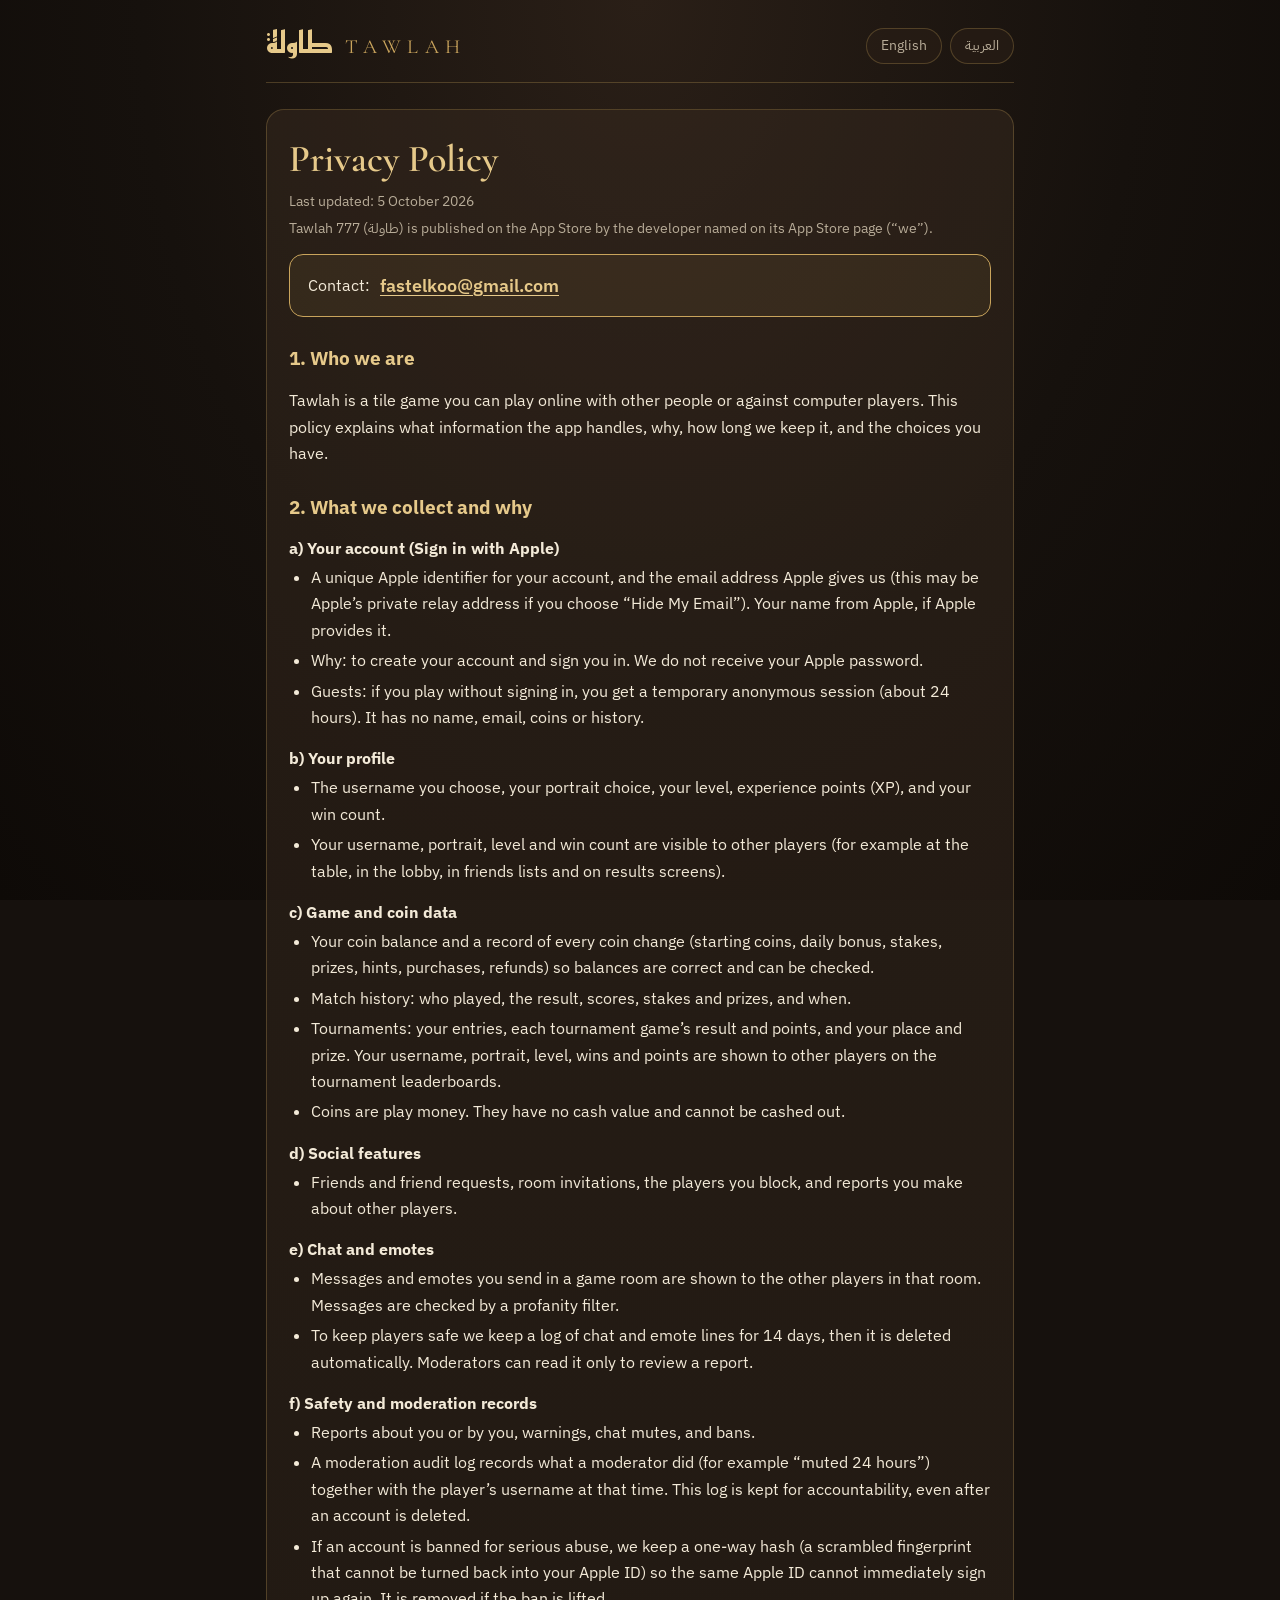
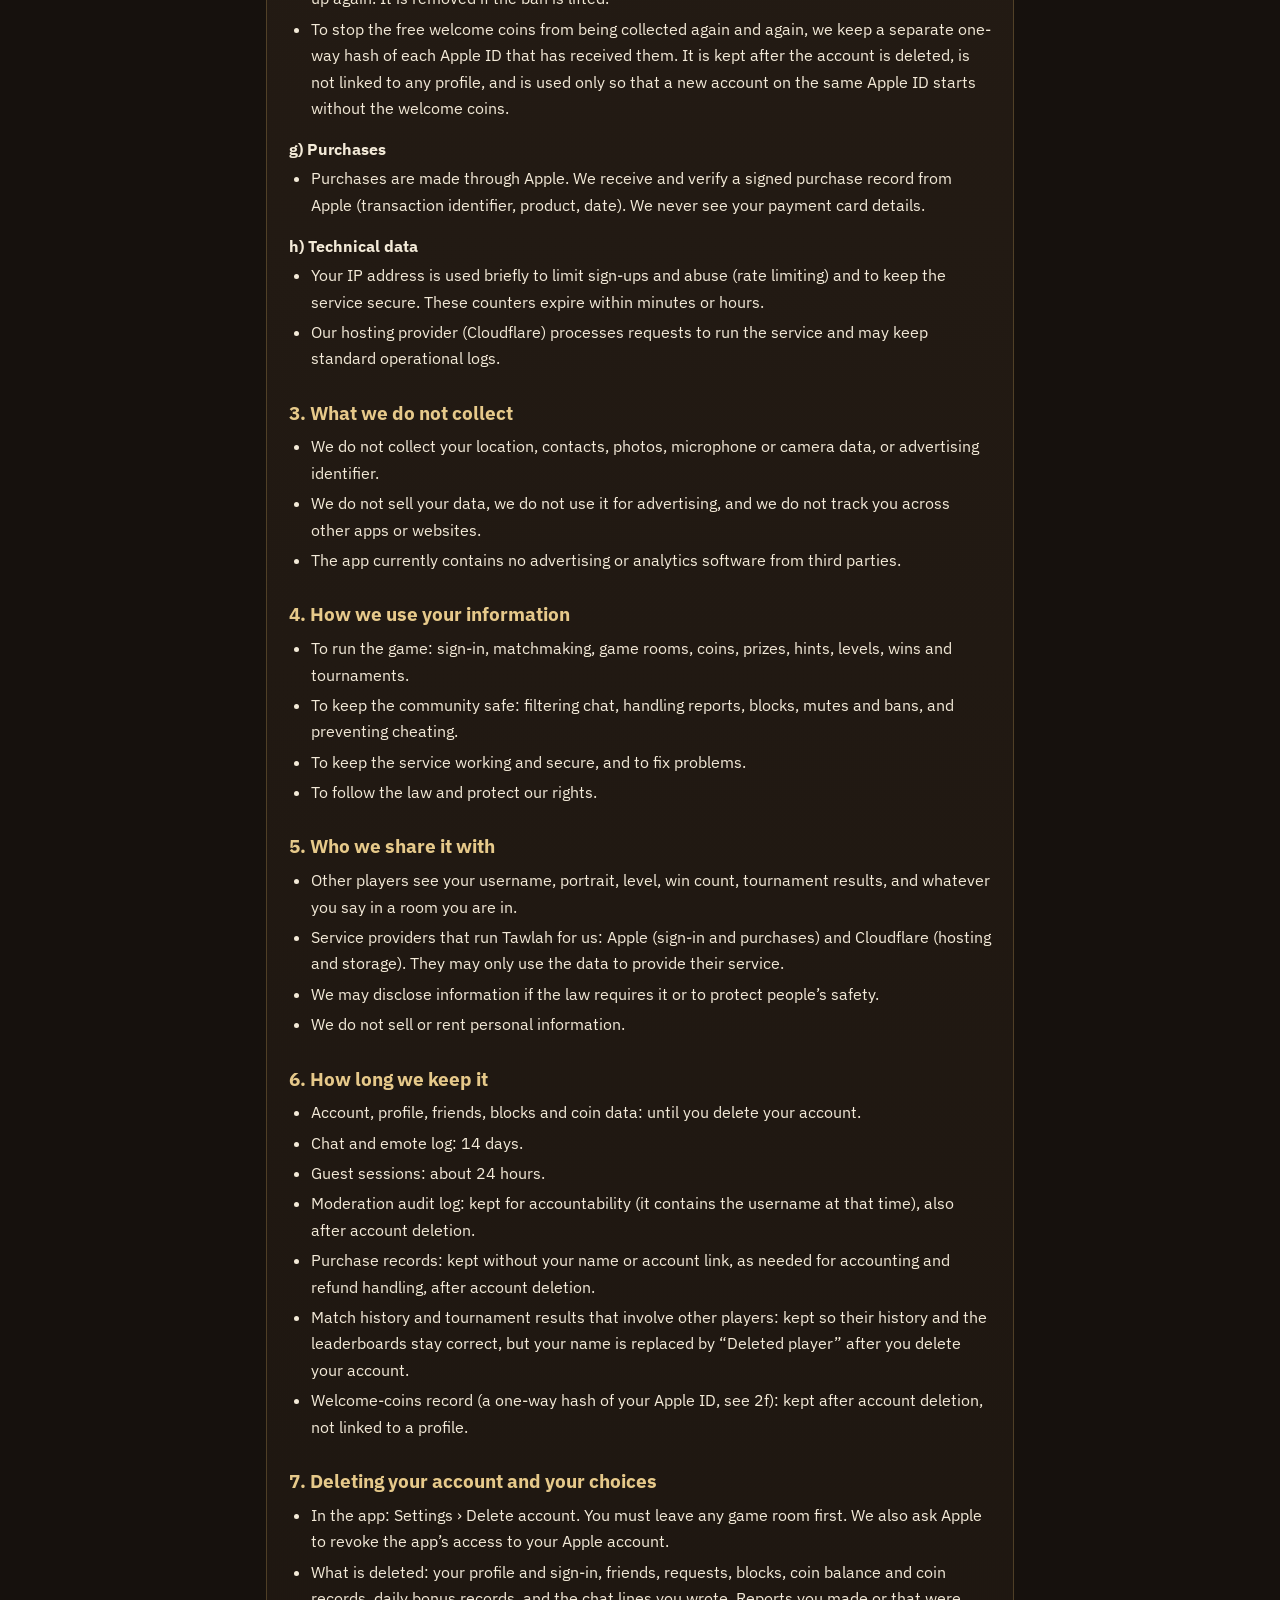
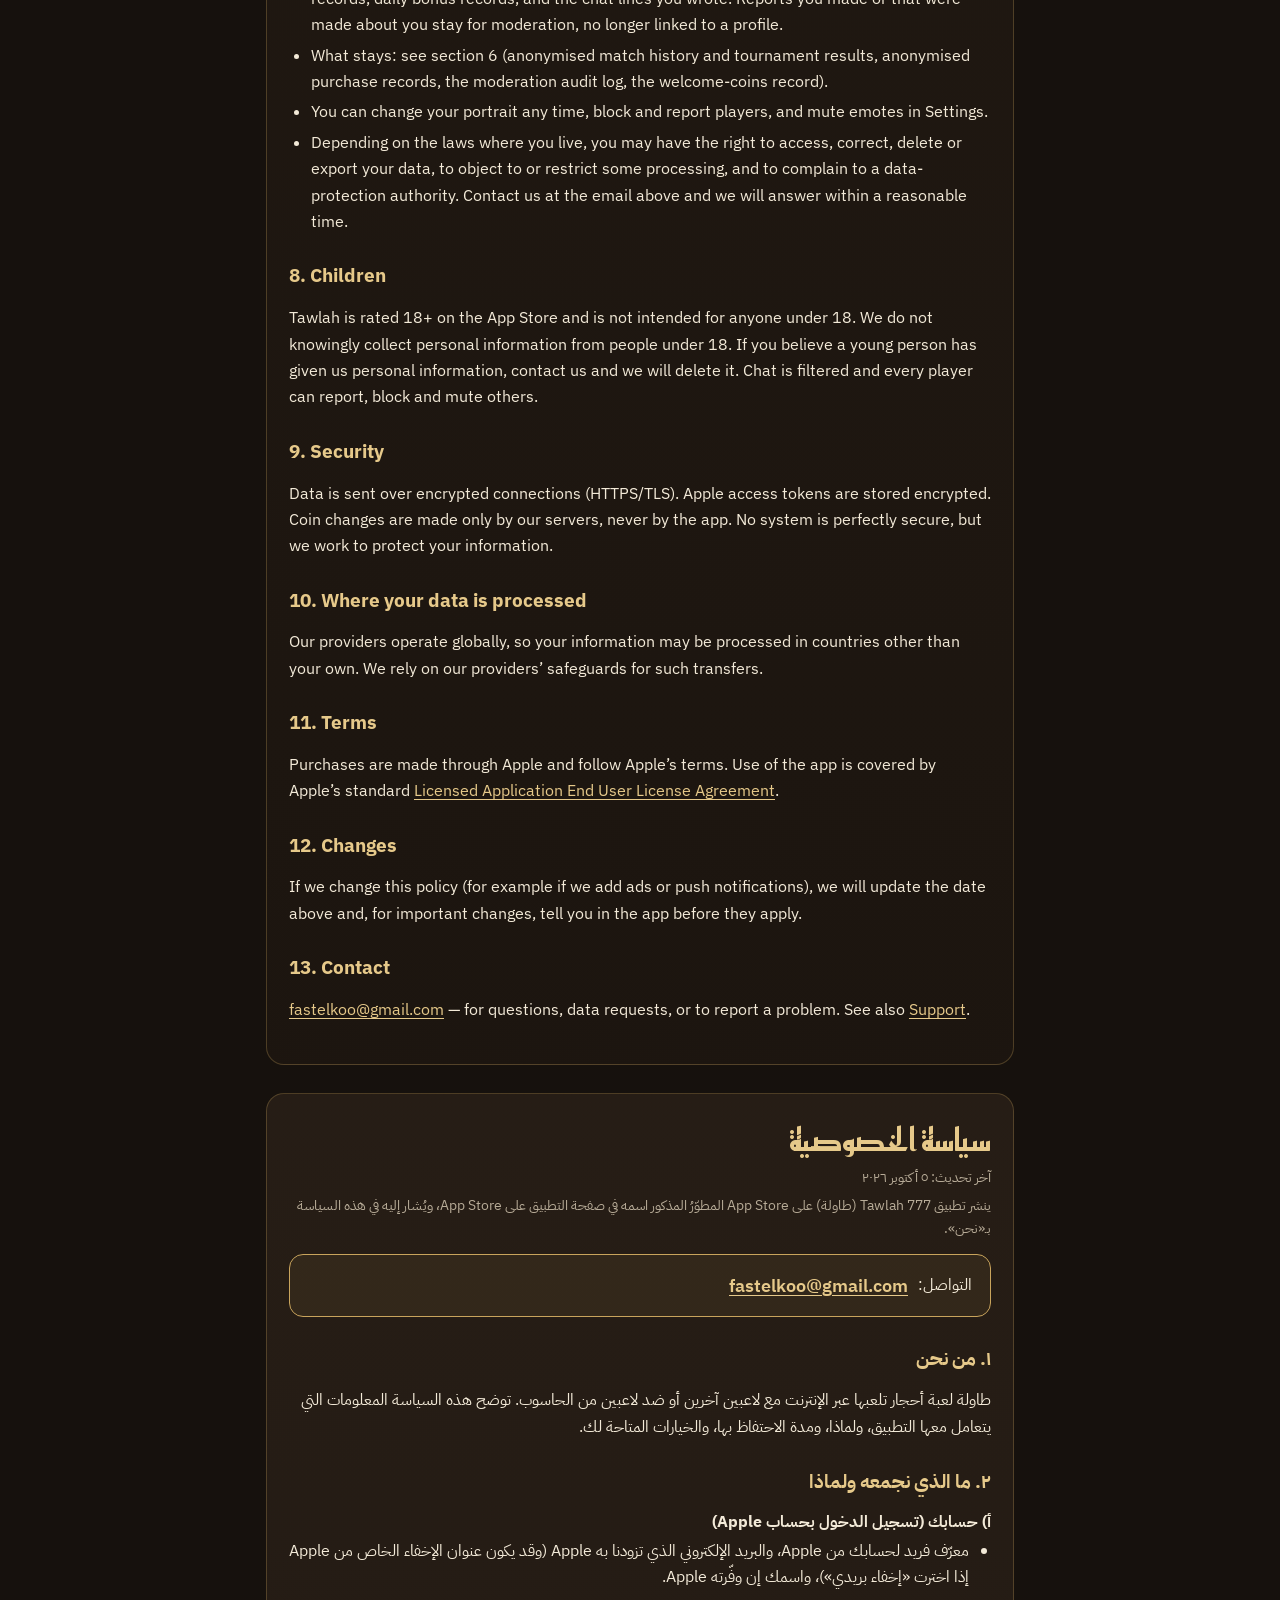
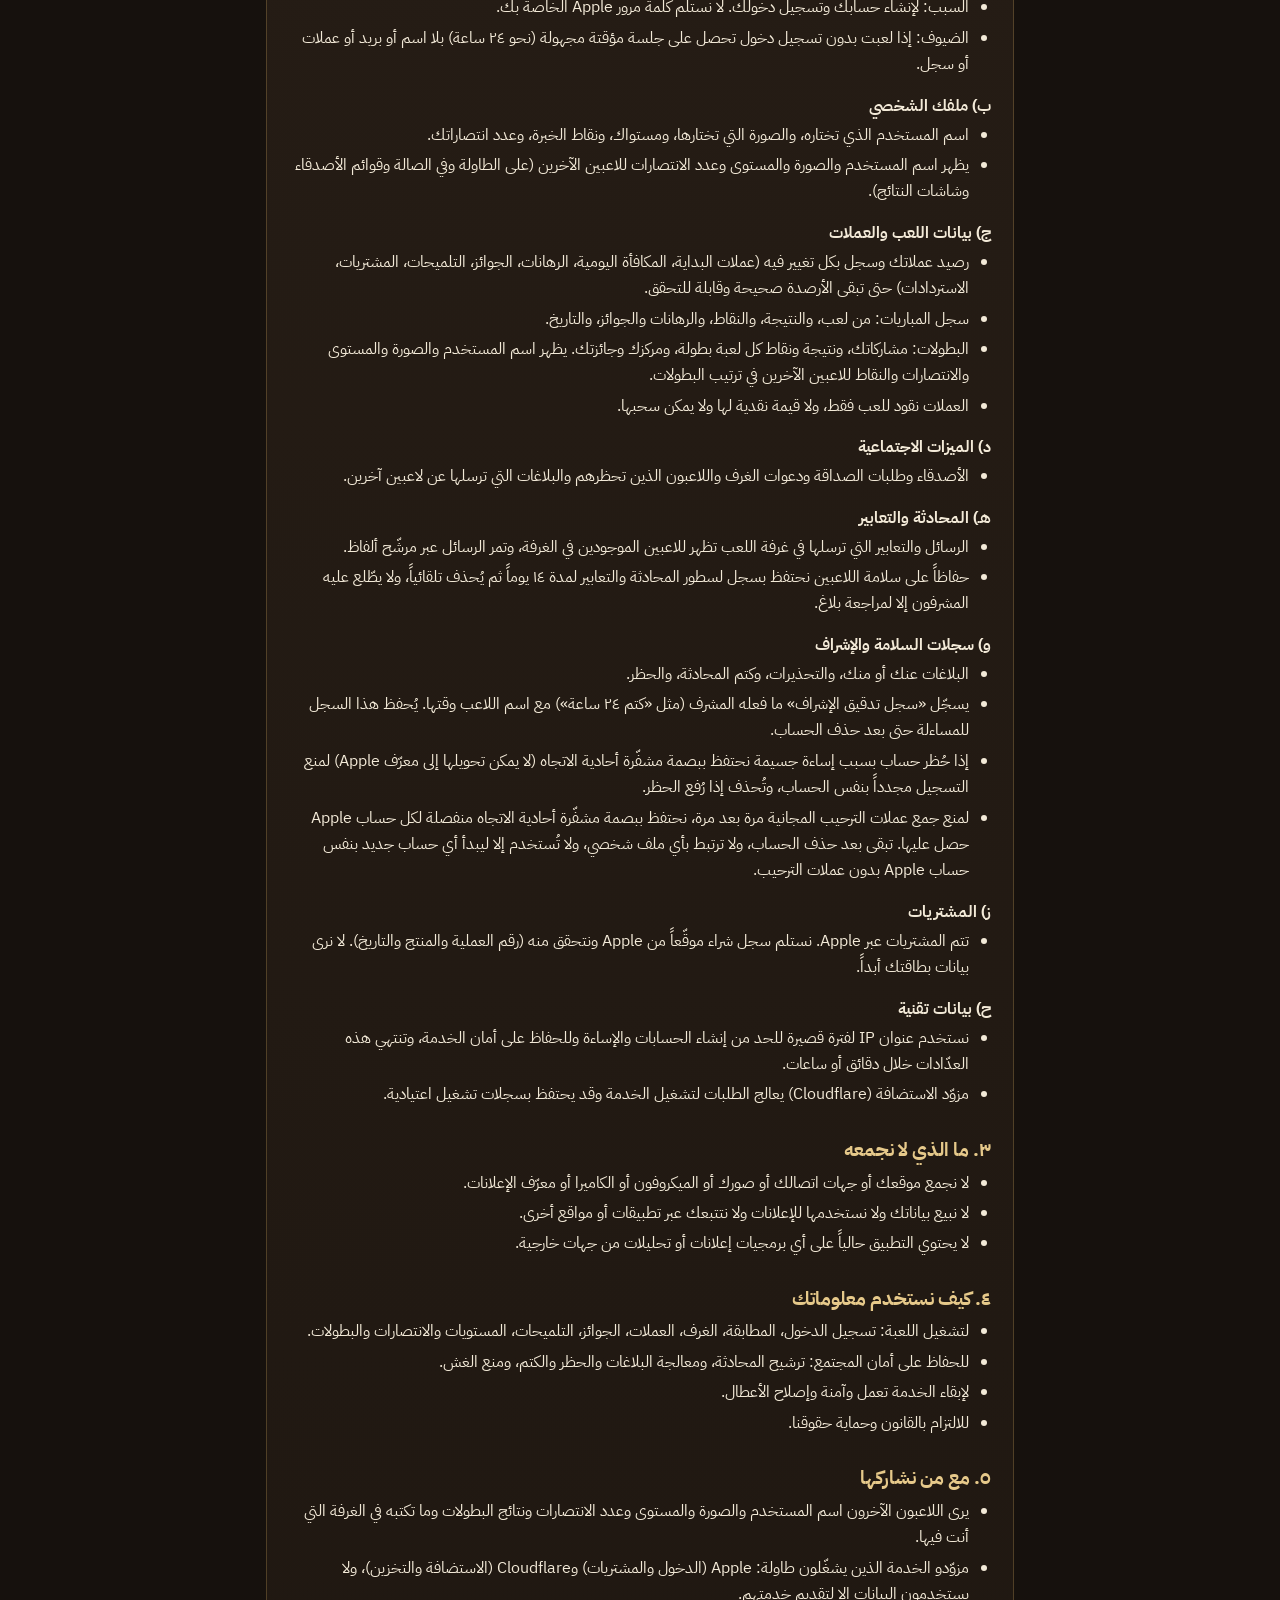
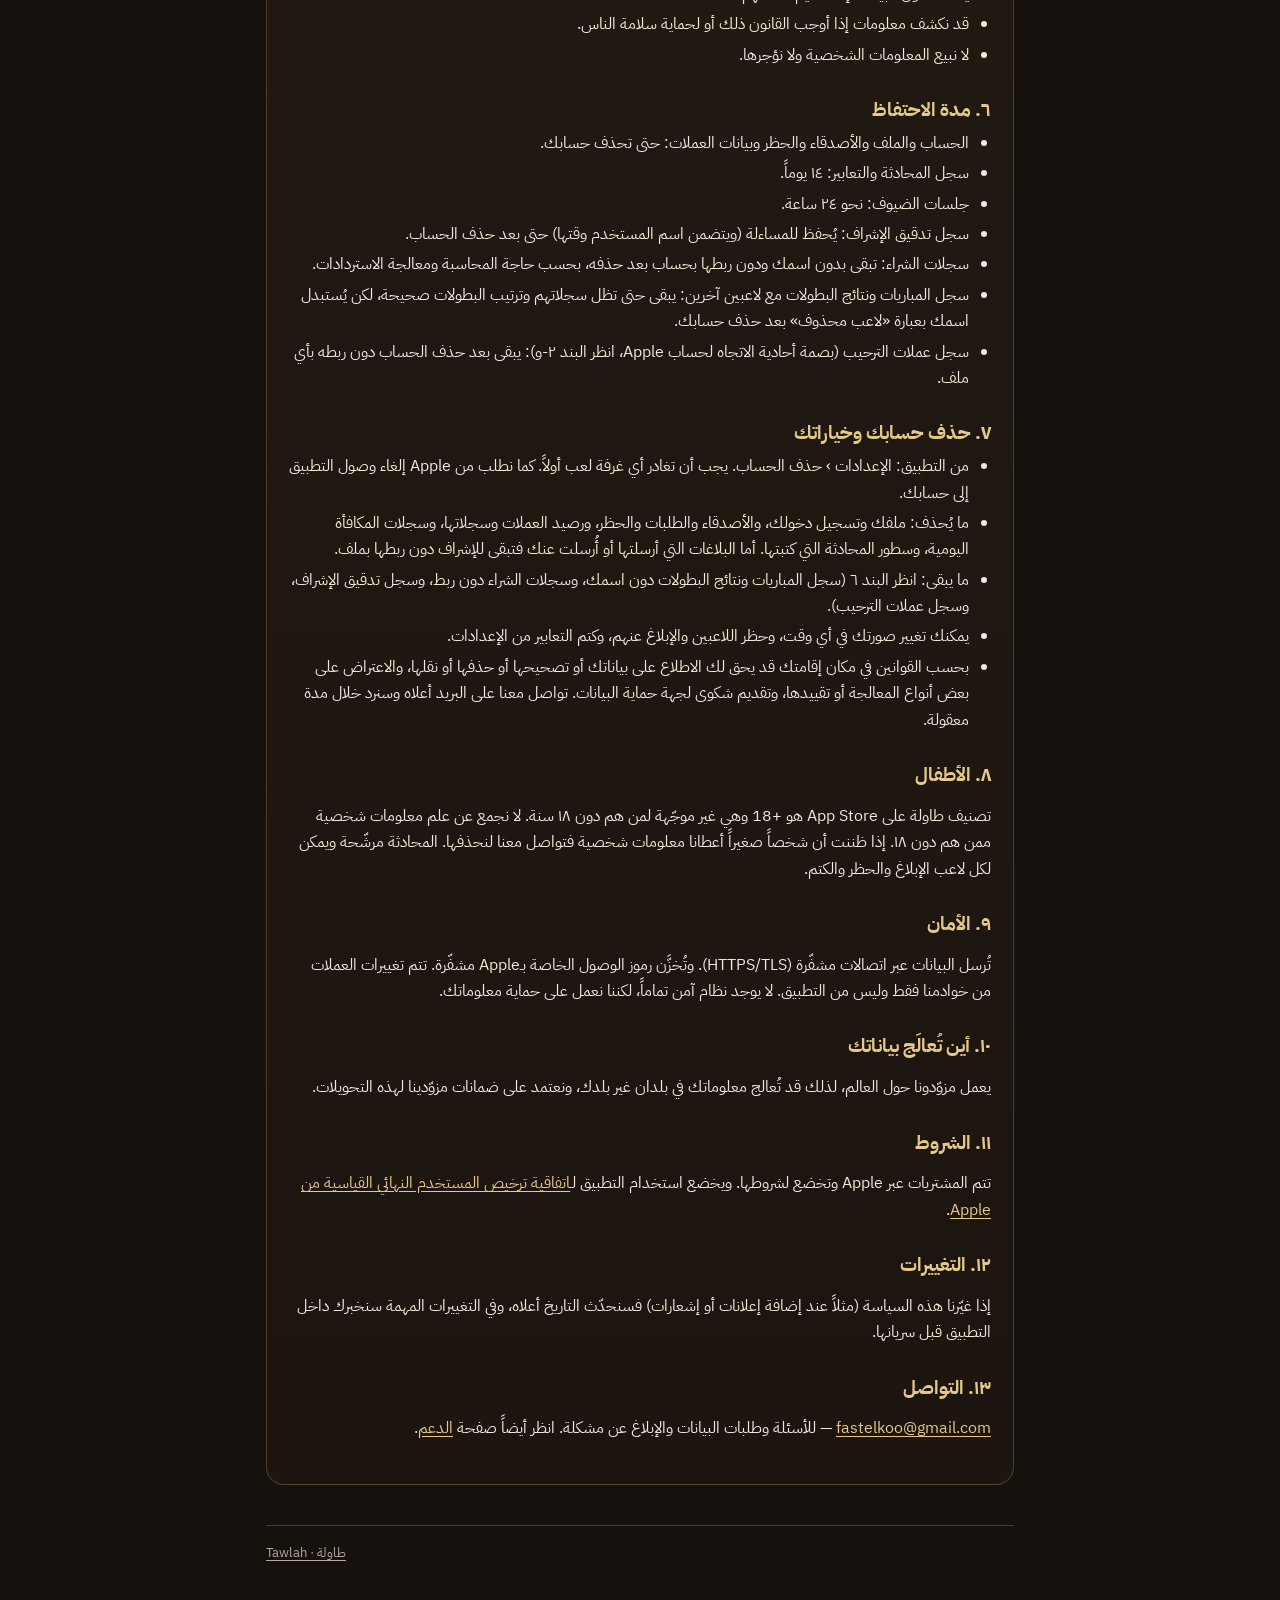
==== privacy/index.html @ 90152e78 "Tawlah: home, privacy policy and support pages (English + Arabic) Co-Authored-By: Claude Opus 5.5 <n" ====
<!doctype html>
<html lang="en">
<head>
  <meta charset="utf-8">
  <meta name="viewport" content="width=device-width, initial-scale=1">
  <title>Tawlah Privacy Policy — سياسة الخصوصية</title>
  <meta name="description" content="What information Tawlah (طاولة) handles, why, how long it is kept, and your choices.">
  <link rel="preconnect" href="https://fonts.googleapis.com">
  <link rel="preconnect" href="https://fonts.gstatic.com" crossorigin>
  <link href="https://fonts.googleapis.com/css2?family=Cormorant+Garamond:wght@600&family=IBM+Plex+Sans+Arabic:wght@400;600&family=IBM+Plex+Sans:wght@400;600&family=Reem+Kufi:wght@700&display=swap" rel="stylesheet">
  <link rel="stylesheet" href="../style.css">
</head>
<body>
  <main class="page">
    <header class="top">
      <a class="brand" href="../"><span class="ar" lang="ar">طاولة</span><span class="en">Tawlah</span></a>
      <nav class="lang"><a href="#en">English</a><a href="#ar" lang="ar">العربية</a></nav>
    </header>

    <!-- ───────────────────────────── ENGLISH ───────────────────────────── -->
    <section class="lang-block" id="en" lang="en">
      <h1>Privacy Policy</h1>
      <p class="meta">Last updated: 5 October 2026</p>
      <p class="meta">Tawlah 777 (طاولة) is published on the App Store by the developer named on its App Store page (“we”).</p>
      <div class="contact"><span>Contact:</span> <a class="email" href="mailto:fastelkoo@gmail.com">fastelkoo@gmail.com</a></div>

      <h2>1. Who we are</h2>
      <p>Tawlah is a tile game you can play online with other people or against computer players. This policy explains what information the app handles, why, how long we keep it, and the choices you have.</p>

      <h2>2. What we collect and why</h2>
      <h3>a) Your account (Sign in with Apple)</h3>
      <ul>
        <li>A unique Apple identifier for your account, and the email address Apple gives us (this may be Apple’s private relay address if you choose “Hide My Email”). Your name from Apple, if Apple provides it.</li>
        <li>Why: to create your account and sign you in. We do not receive your Apple password.</li>
        <li>Guests: if you play without signing in, you get a temporary anonymous session (about 24 hours). It has no name, email, coins or history.</li>
      </ul>
      <h3>b) Your profile</h3>
      <ul>
        <li>The username you choose, your portrait choice, your level, experience points (XP), and your win count.</li>
        <li>Your username, portrait, level and win count are visible to other players (for example at the table, in the lobby, in friends lists and on results screens).</li>
      </ul>
      <h3>c) Game and coin data</h3>
      <ul>
        <li>Your coin balance and a record of every coin change (starting coins, daily bonus, stakes, prizes, hints, purchases, refunds) so balances are correct and can be checked.</li>
        <li>Match history: who played, the result, scores, stakes and prizes, and when.</li>
        <li>Tournaments: your entries, each tournament game’s result and points, and your place and prize. Your username, portrait, level, wins and points are shown to other players on the tournament leaderboards.</li>
        <li>Coins are play money. They have no cash value and cannot be cashed out.</li>
      </ul>
      <h3>d) Social features</h3>
      <ul><li>Friends and friend requests, room invitations, the players you block, and reports you make about other players.</li></ul>
      <h3>e) Chat and emotes</h3>
      <ul>
        <li>Messages and emotes you send in a game room are shown to the other players in that room. Messages are checked by a profanity filter.</li>
        <li>To keep players safe we keep a log of chat and emote lines for 14 days, then it is deleted automatically. Moderators can read it only to review a report.</li>
      </ul>
      <h3>f) Safety and moderation records</h3>
      <ul>
        <li>Reports about you or by you, warnings, chat mutes, and bans.</li>
        <li>A moderation audit log records what a moderator did (for example “muted 24 hours”) together with the player’s username at that time. This log is kept for accountability, even after an account is deleted.</li>
        <li>If an account is banned for serious abuse, we keep a one-way hash (a scrambled fingerprint that cannot be turned back into your Apple ID) so the same Apple ID cannot immediately sign up again. It is removed if the ban is lifted.</li>
        <li>To stop the free welcome coins from being collected again and again, we keep a separate one-way hash of each Apple ID that has received them. It is kept after the account is deleted, is not linked to any profile, and is used only so that a new account on the same Apple ID starts without the welcome coins.</li>
      </ul>
      <h3>g) Purchases</h3>
      <ul><li>Purchases are made through Apple. We receive and verify a signed purchase record from Apple (transaction identifier, product, date). We never see your payment card details.</li></ul>
      <h3>h) Technical data</h3>
      <ul>
        <li>Your IP address is used briefly to limit sign-ups and abuse (rate limiting) and to keep the service secure. These counters expire within minutes or hours.</li>
        <li>Our hosting provider (Cloudflare) processes requests to run the service and may keep standard operational logs.</li>
      </ul>

      <h2>3. What we do not collect</h2>
      <ul>
        <li>We do not collect your location, contacts, photos, microphone or camera data, or advertising identifier.</li>
        <li>We do not sell your data, we do not use it for advertising, and we do not track you across other apps or websites.</li>
        <li>The app currently contains no advertising or analytics software from third parties.</li>
      </ul>

      <h2>4. How we use your information</h2>
      <ul>
        <li>To run the game: sign-in, matchmaking, game rooms, coins, prizes, hints, levels, wins and tournaments.</li>
        <li>To keep the community safe: filtering chat, handling reports, blocks, mutes and bans, and preventing cheating.</li>
        <li>To keep the service working and secure, and to fix problems.</li>
        <li>To follow the law and protect our rights.</li>
      </ul>

      <h2>5. Who we share it with</h2>
      <ul>
        <li>Other players see your username, portrait, level, win count, tournament results, and whatever you say in a room you are in.</li>
        <li>Service providers that run Tawlah for us: Apple (sign-in and purchases) and Cloudflare (hosting and storage). They may only use the data to provide their service.</li>
        <li>We may disclose information if the law requires it or to protect people’s safety.</li>
        <li>We do not sell or rent personal information.</li>
      </ul>

      <h2>6. How long we keep it</h2>
      <ul>
        <li>Account, profile, friends, blocks and coin data: until you delete your account.</li>
        <li>Chat and emote log: 14 days.</li>
        <li>Guest sessions: about 24 hours.</li>
        <li>Moderation audit log: kept for accountability (it contains the username at that time), also after account deletion.</li>
        <li>Purchase records: kept without your name or account link, as needed for accounting and refund handling, after account deletion.</li>
        <li>Match history and tournament results that involve other players: kept so their history and the leaderboards stay correct, but your name is replaced by “Deleted player” after you delete your account.</li>
        <li>Welcome-coins record (a one-way hash of your Apple ID, see 2f): kept after account deletion, not linked to a profile.</li>
      </ul>

      <h2>7. Deleting your account and your choices</h2>
      <ul>
        <li>In the app: Settings › Delete account. You must leave any game room first. We also ask Apple to revoke the app’s access to your Apple account.</li>
        <li>What is deleted: your profile and sign-in, friends, requests, blocks, coin balance and coin records, daily bonus records, and the chat lines you wrote. Reports you made or that were made about you stay for moderation, no longer linked to a profile.</li>
        <li>What stays: see section 6 (anonymised match history and tournament results, anonymised purchase records, the moderation audit log, the welcome-coins record).</li>
        <li>You can change your portrait any time, block and report players, and mute emotes in Settings.</li>
        <li>Depending on the laws where you live, you may have the right to access, correct, delete or export your data, to object to or restrict some processing, and to complain to a data-protection authority. Contact us at the email above and we will answer within a reasonable time.</li>
      </ul>

      <h2>8. Children</h2>
      <p>Tawlah is rated 18+ on the App Store and is not intended for anyone under 18. We do not knowingly collect personal information from people under 18. If you believe a young person has given us personal information, contact us and we will delete it. Chat is filtered and every player can report, block and mute others.</p>

      <h2>9. Security</h2>
      <p>Data is sent over encrypted connections (HTTPS/TLS). Apple access tokens are stored encrypted. Coin changes are made only by our servers, never by the app. No system is perfectly secure, but we work to protect your information.</p>

      <h2>10. Where your data is processed</h2>
      <p>Our providers operate globally, so your information may be processed in countries other than your own. We rely on our providers’ safeguards for such transfers.</p>

      <h2>11. Terms</h2>
      <p>Purchases are made through Apple and follow Apple’s terms. Use of the app is covered by Apple’s standard <a href="https://www.apple.com/legal/internet-services/itunes/dev/stdeula/">Licensed Application End User License Agreement</a>.</p>

      <h2>12. Changes</h2>
      <p>If we change this policy (for example if we add ads or push notifications), we will update the date above and, for important changes, tell you in the app before they apply.</p>

      <h2>13. Contact</h2>
      <p><a class="email" href="mailto:fastelkoo@gmail.com">fastelkoo@gmail.com</a> — for questions, data requests, or to report a problem. See also <a href="../support/">Support</a>.</p>
    </section>

    <!-- ───────────────────────────── العربية ───────────────────────────── -->
    <section class="lang-block" id="ar" lang="ar" dir="rtl">
      <h1>سياسة الخصوصية</h1>
      <p class="meta">آخر تحديث: ٥ أكتوبر ٢٠٢٦</p>
      <p class="meta">ينشر تطبيق <bdi>Tawlah 777</bdi> (طاولة) على <bdi>App Store</bdi> المطوّرُ المذكور اسمه في صفحة التطبيق على <bdi>App Store</bdi>، ويُشار إليه في هذه السياسة بـ«نحن».</p>
      <div class="contact"><span>التواصل:</span> <bdi><a class="email" href="mailto:fastelkoo@gmail.com">fastelkoo@gmail.com</a></bdi></div>

      <h2>١. من نحن</h2>
      <p>طاولة لعبة أحجار تلعبها عبر الإنترنت مع لاعبين آخرين أو ضد لاعبين من الحاسوب. توضح هذه السياسة المعلومات التي يتعامل معها التطبيق، ولماذا، ومدة الاحتفاظ بها، والخيارات المتاحة لك.</p>

      <h2>٢. ما الذي نجمعه ولماذا</h2>
      <h3>أ) حسابك (تسجيل الدخول بحساب <bdi>Apple</bdi>)</h3>
      <ul>
        <li>معرّف فريد لحسابك من <bdi>Apple</bdi>، والبريد الإلكتروني الذي تزودنا به <bdi>Apple</bdi> (وقد يكون عنوان الإخفاء الخاص من <bdi>Apple</bdi> إذا اخترت «إخفاء بريدي»)، واسمك إن وفّرته <bdi>Apple</bdi>.</li>
        <li>السبب: لإنشاء حسابك وتسجيل دخولك. لا نستلم كلمة مرور <bdi>Apple</bdi> الخاصة بك.</li>
        <li>الضيوف: إذا لعبت بدون تسجيل دخول تحصل على جلسة مؤقتة مجهولة (نحو ٢٤ ساعة) بلا اسم أو بريد أو عملات أو سجل.</li>
      </ul>
      <h3>ب) ملفك الشخصي</h3>
      <ul>
        <li>اسم المستخدم الذي تختاره، والصورة التي تختارها، ومستواك، ونقاط الخبرة، وعدد انتصاراتك.</li>
        <li>يظهر اسم المستخدم والصورة والمستوى وعدد الانتصارات للاعبين الآخرين (على الطاولة وفي الصالة وقوائم الأصدقاء وشاشات النتائج).</li>
      </ul>
      <h3>ج) بيانات اللعب والعملات</h3>
      <ul>
        <li>رصيد عملاتك وسجل بكل تغيير فيه (عملات البداية، المكافأة اليومية، الرهانات، الجوائز، التلميحات، المشتريات، الاستردادات) حتى تبقى الأرصدة صحيحة وقابلة للتحقق.</li>
        <li>سجل المباريات: من لعب، والنتيجة، والنقاط، والرهانات والجوائز، والتاريخ.</li>
        <li>البطولات: مشاركاتك، ونتيجة ونقاط كل لعبة بطولة، ومركزك وجائزتك. يظهر اسم المستخدم والصورة والمستوى والانتصارات والنقاط للاعبين الآخرين في ترتيب البطولات.</li>
        <li>العملات نقود للعب فقط، ولا قيمة نقدية لها ولا يمكن سحبها.</li>
      </ul>
      <h3>د) الميزات الاجتماعية</h3>
      <ul><li>الأصدقاء وطلبات الصداقة ودعوات الغرف واللاعبون الذين تحظرهم والبلاغات التي ترسلها عن لاعبين آخرين.</li></ul>
      <h3>هـ) المحادثة والتعابير</h3>
      <ul>
        <li>الرسائل والتعابير التي ترسلها في غرفة اللعب تظهر للاعبين الموجودين في الغرفة، وتمر الرسائل عبر مرشّح ألفاظ.</li>
        <li>حفاظاً على سلامة اللاعبين نحتفظ بسجل لسطور المحادثة والتعابير لمدة ١٤ يوماً ثم يُحذف تلقائياً، ولا يطّلع عليه المشرفون إلا لمراجعة بلاغ.</li>
      </ul>
      <h3>و) سجلات السلامة والإشراف</h3>
      <ul>
        <li>البلاغات عنك أو منك، والتحذيرات، وكتم المحادثة، والحظر.</li>
        <li>يسجّل «سجل تدقيق الإشراف» ما فعله المشرف (مثل «كتم ٢٤ ساعة») مع اسم اللاعب وقتها. يُحفظ هذا السجل للمساءلة حتى بعد حذف الحساب.</li>
        <li>إذا حُظر حساب بسبب إساءة جسيمة نحتفظ ببصمة مشفّرة أحادية الاتجاه (لا يمكن تحويلها إلى معرّف <bdi>Apple</bdi>) لمنع التسجيل مجدداً بنفس الحساب، وتُحذف إذا رُفع الحظر.</li>
        <li>لمنع جمع عملات الترحيب المجانية مرة بعد مرة، نحتفظ ببصمة مشفّرة أحادية الاتجاه منفصلة لكل حساب <bdi>Apple</bdi> حصل عليها. تبقى بعد حذف الحساب، ولا ترتبط بأي ملف شخصي، ولا تُستخدم إلا ليبدأ أي حساب جديد بنفس حساب <bdi>Apple</bdi> بدون عملات الترحيب.</li>
      </ul>
      <h3>ز) المشتريات</h3>
      <ul><li>تتم المشتريات عبر <bdi>Apple</bdi>. نستلم سجل شراء موقّعاً من <bdi>Apple</bdi> ونتحقق منه (رقم العملية والمنتج والتاريخ). لا نرى بيانات بطاقتك أبداً.</li></ul>
      <h3>ح) بيانات تقنية</h3>
      <ul>
        <li>نستخدم عنوان <bdi>IP</bdi> لفترة قصيرة للحد من إنشاء الحسابات والإساءة وللحفاظ على أمان الخدمة، وتنتهي هذه العدّادات خلال دقائق أو ساعات.</li>
        <li>مزوّد الاستضافة (<bdi>Cloudflare</bdi>) يعالج الطلبات لتشغيل الخدمة وقد يحتفظ بسجلات تشغيل اعتيادية.</li>
      </ul>

      <h2>٣. ما الذي لا نجمعه</h2>
      <ul>
        <li>لا نجمع موقعك أو جهات اتصالك أو صورك أو الميكروفون أو الكاميرا أو معرّف الإعلانات.</li>
        <li>لا نبيع بياناتك ولا نستخدمها للإعلانات ولا نتتبعك عبر تطبيقات أو مواقع أخرى.</li>
        <li>لا يحتوي التطبيق حالياً على أي برمجيات إعلانات أو تحليلات من جهات خارجية.</li>
      </ul>

      <h2>٤. كيف نستخدم معلوماتك</h2>
      <ul>
        <li>لتشغيل اللعبة: تسجيل الدخول، المطابقة، الغرف، العملات، الجوائز، التلميحات، المستويات والانتصارات والبطولات.</li>
        <li>للحفاظ على أمان المجتمع: ترشيح المحادثة، ومعالجة البلاغات والحظر والكتم، ومنع الغش.</li>
        <li>لإبقاء الخدمة تعمل وآمنة وإصلاح الأعطال.</li>
        <li>للالتزام بالقانون وحماية حقوقنا.</li>
      </ul>

      <h2>٥. مع من نشاركها</h2>
      <ul>
        <li>يرى اللاعبون الآخرون اسم المستخدم والصورة والمستوى وعدد الانتصارات ونتائج البطولات وما تكتبه في الغرفة التي أنت فيها.</li>
        <li>مزوّدو الخدمة الذين يشغّلون طاولة: <bdi>Apple</bdi> (الدخول والمشتريات) و<bdi>Cloudflare</bdi> (الاستضافة والتخزين)، ولا يستخدمون البيانات إلا لتقديم خدمتهم.</li>
        <li>قد نكشف معلومات إذا أوجب القانون ذلك أو لحماية سلامة الناس.</li>
        <li>لا نبيع المعلومات الشخصية ولا نؤجرها.</li>
      </ul>

      <h2>٦. مدة الاحتفاظ</h2>
      <ul>
        <li>الحساب والملف والأصدقاء والحظر وبيانات العملات: حتى تحذف حسابك.</li>
        <li>سجل المحادثة والتعابير: ١٤ يوماً.</li>
        <li>جلسات الضيوف: نحو ٢٤ ساعة.</li>
        <li>سجل تدقيق الإشراف: يُحفظ للمساءلة (ويتضمن اسم المستخدم وقتها) حتى بعد حذف الحساب.</li>
        <li>سجلات الشراء: تبقى بدون اسمك ودون ربطها بحساب بعد حذفه، بحسب حاجة المحاسبة ومعالجة الاستردادات.</li>
        <li>سجل المباريات ونتائج البطولات مع لاعبين آخرين: يبقى حتى تظل سجلاتهم وترتيب البطولات صحيحة، لكن يُستبدل اسمك بعبارة «لاعب محذوف» بعد حذف حسابك.</li>
        <li>سجل عملات الترحيب (بصمة أحادية الاتجاه لحساب <bdi>Apple</bdi>، انظر البند ٢-و): يبقى بعد حذف الحساب دون ربطه بأي ملف.</li>
      </ul>

      <h2>٧. حذف حسابك وخياراتك</h2>
      <ul>
        <li>من التطبيق: الإعدادات › حذف الحساب. يجب أن تغادر أي غرفة لعب أولاً. كما نطلب من <bdi>Apple</bdi> إلغاء وصول التطبيق إلى حسابك.</li>
        <li>ما يُحذف: ملفك وتسجيل دخولك، والأصدقاء والطلبات والحظر، ورصيد العملات وسجلاتها، وسجلات المكافأة اليومية، وسطور المحادثة التي كتبتها. أما البلاغات التي أرسلتها أو أُرسلت عنك فتبقى للإشراف دون ربطها بملف.</li>
        <li>ما يبقى: انظر البند ٦ (سجل المباريات ونتائج البطولات دون اسمك، وسجلات الشراء دون ربط، وسجل تدقيق الإشراف، وسجل عملات الترحيب).</li>
        <li>يمكنك تغيير صورتك في أي وقت، وحظر اللاعبين والإبلاغ عنهم، وكتم التعابير من الإعدادات.</li>
        <li>بحسب القوانين في مكان إقامتك قد يحق لك الاطلاع على بياناتك أو تصحيحها أو حذفها أو نقلها، والاعتراض على بعض أنواع المعالجة أو تقييدها، وتقديم شكوى لجهة حماية البيانات. تواصل معنا على البريد أعلاه وسنرد خلال مدة معقولة.</li>
      </ul>

      <h2>٨. الأطفال</h2>
      <p>تصنيف طاولة على <bdi>App Store</bdi> هو <bdi>18+</bdi> وهي غير موجّهة لمن هم دون ١٨ سنة. لا نجمع عن علم معلومات شخصية ممن هم دون ١٨. إذا ظننت أن شخصاً صغيراً أعطانا معلومات شخصية فتواصل معنا لنحذفها. المحادثة مرشّحة ويمكن لكل لاعب الإبلاغ والحظر والكتم.</p>

      <h2>٩. الأمان</h2>
      <p>تُرسل البيانات عبر اتصالات مشفّرة (<bdi>HTTPS/TLS</bdi>). وتُخزَّن رموز الوصول الخاصة بـ<bdi>Apple</bdi> مشفّرة. تتم تغييرات العملات من خوادمنا فقط وليس من التطبيق. لا يوجد نظام آمن تماماً، لكننا نعمل على حماية معلوماتك.</p>

      <h2>١٠. أين تُعالَج بياناتك</h2>
      <p>يعمل مزوّدونا حول العالم، لذلك قد تُعالج معلوماتك في بلدان غير بلدك، ونعتمد على ضمانات مزوّدينا لهذه التحويلات.</p>

      <h2>١١. الشروط</h2>
      <p>تتم المشتريات عبر <bdi>Apple</bdi> وتخضع لشروطها. ويخضع استخدام التطبيق لـ<a href="https://www.apple.com/legal/internet-services/itunes/dev/stdeula/">اتفاقية ترخيص المستخدم النهائي القياسية من <bdi>Apple</bdi></a>.</p>

      <h2>١٢. التغييرات</h2>
      <p>إذا غيّرنا هذه السياسة (مثلاً عند إضافة إعلانات أو إشعارات) فسنحدّث التاريخ أعلاه، وفي التغييرات المهمة سنخبرك داخل التطبيق قبل سريانها.</p>

      <h2>١٣. التواصل</h2>
      <p><bdi><a class="email" href="mailto:fastelkoo@gmail.com">fastelkoo@gmail.com</a></bdi> — للأسئلة وطلبات البيانات والإبلاغ عن مشكلة. انظر أيضاً صفحة <a href="../support/#ar">الدعم</a>.</p>
    </section>

    <footer><a href="../">Tawlah · طاولة</a></footer>
  </main>
</body>
</html>
---- style.css ----
/* Tawlah web pages: the game's Diwaniya colours (smoked oud, walnut, brass, ivory). */
:root {
  --bg: #16110D;
  --wall: #2A1F17;
  --panel: #231A13;
  --brass: #C9A45C;
  --brass-hi: #E6C98A;
  --text: #F3EAD8;
  --text-2: #B8AC98;
  --muted: #8F8574;
  --line: rgba(201, 164, 92, 0.28);
}

* { box-sizing: border-box; }

html { -webkit-text-size-adjust: 100%; }

body {
  margin: 0;
  background: radial-gradient(ellipse at 50% 0%, #2A1F17 0%, var(--bg) 55%, #0E0A07 100%) fixed, var(--bg);
  color: var(--text);
  font-family: "IBM Plex Sans", "IBM Plex Sans Arabic", -apple-system, system-ui, sans-serif;
  font-size: 16px;
  line-height: 1.65;
}

a { color: var(--brass-hi); text-underline-offset: 3px; }
a:hover { color: #FFF0C6; }

.page { max-width: 780px; margin: 0 auto; padding: 28px 16px 64px; }

header.top {
  display: flex; align-items: center; justify-content: space-between; gap: 12px; flex-wrap: wrap;
  padding-bottom: 18px; margin-bottom: 26px; border-bottom: 1px solid var(--line);
}
.brand { display: flex; align-items: baseline; gap: 12px; text-decoration: none; color: var(--brass-hi); }
.brand .ar { font-family: "Reem Kufi", "IBM Plex Sans Arabic", sans-serif; font-size: 30px; font-weight: 700; line-height: 1; }
.brand .en { font-family: "Cormorant Garamond", Georgia, serif; font-size: 20px; letter-spacing: 0.32em; text-transform: uppercase; color: var(--brass); }

nav.lang { display: flex; gap: 8px; }
nav.lang a, .pill {
  display: inline-block; padding: 5px 14px; border: 1px solid var(--line); border-radius: 999px;
  text-decoration: none; color: var(--text-2); font-size: 14px; background: rgba(42, 31, 23, 0.6);
}
nav.lang a:hover { color: var(--text); border-color: var(--brass); }

h1, h2, h3 { color: var(--brass-hi); line-height: 1.25; }
h1 { font-family: "Cormorant Garamond", Georgia, serif; font-weight: 600; font-size: 38px; margin: 0 0 6px; }
h2 { font-size: 19px; margin: 30px 0 8px; }
h3 { font-size: 16px; margin: 18px 0 4px; color: var(--text); }
[lang="ar"] h1 { font-family: "Reem Kufi", "IBM Plex Sans Arabic", sans-serif; font-weight: 700; font-size: 32px; }
[lang="ar"] { font-family: "IBM Plex Sans Arabic", "IBM Plex Sans", sans-serif; }

p, li { color: var(--text); }
.meta { color: var(--text-2); font-size: 14px; margin: 0 0 4px; }
.lead { color: var(--text-2); }
ul { padding-inline-start: 22px; margin: 6px 0; }
li { margin: 4px 0; }

section.lang-block {
  background: linear-gradient(180deg, rgba(53, 40, 30, 0.55), rgba(35, 26, 19, 0.55));
  border: 1px solid var(--line); border-radius: 18px; padding: 26px 22px; margin-bottom: 28px;
}

.card {
  border: 1px solid var(--line); border-radius: 14px; padding: 16px 18px; margin: 12px 0;
  background: rgba(22, 17, 13, 0.55);
}
.card h3 { margin-top: 0; }

.contact {
  display: flex; flex-wrap: wrap; align-items: center; gap: 10px; padding: 16px 18px; margin: 14px 0 6px;
  border-radius: 14px; border: 1px solid var(--brass); background: rgba(201, 164, 92, 0.08);
}
.contact .email { font-size: 18px; font-weight: 600; color: var(--brass-hi); word-break: break-all; }

.links { display: flex; flex-wrap: wrap; gap: 12px; margin-top: 18px; }
.button {
  display: inline-block; padding: 11px 20px; border-radius: 12px; text-decoration: none; font-weight: 600;
  color: #1D140B; background: linear-gradient(180deg, #EBD197 0%, var(--brass) 58%, #A8843F 100%);
}
.button:hover { color: #1D140B; filter: brightness(1.06); }
.button.quiet { color: var(--text); background: rgba(42, 31, 23, 0.8); border: 1px solid var(--line); }

footer { margin-top: 40px; padding-top: 16px; border-top: 1px solid var(--line); color: var(--muted); font-size: 13px; }
footer a { color: var(--text-2); }

/* Keep English names, emails and numbers in the right order inside Arabic text. */
bdi, .ltr { unicode-bidi: isolate; }
.ltr { direction: ltr; }

@media (max-width: 520px) {
  h1 { font-size: 31px; }
  [lang="ar"] h1 { font-size: 27px; }
  section.lang-block { padding: 20px 16px; }
  .brand .ar { font-size: 26px; }
  .brand .en { font-size: 16px; }
}
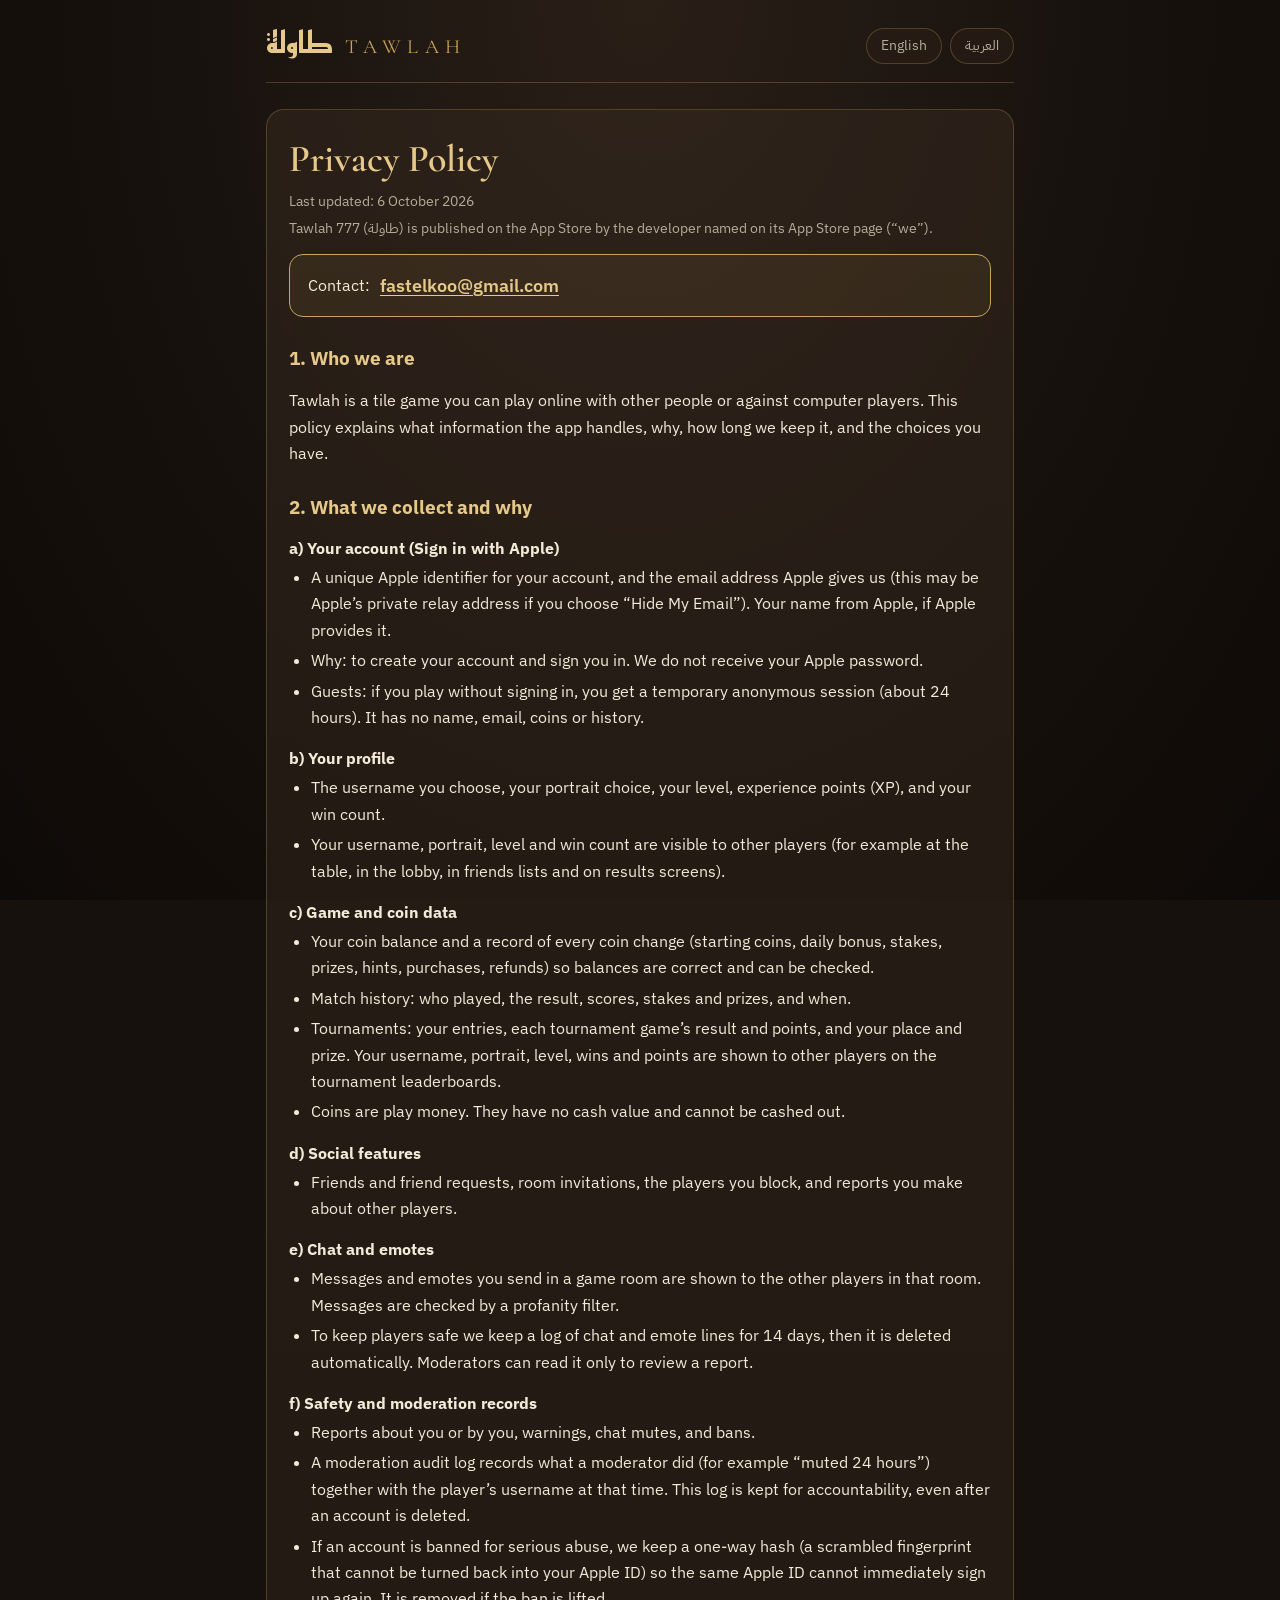
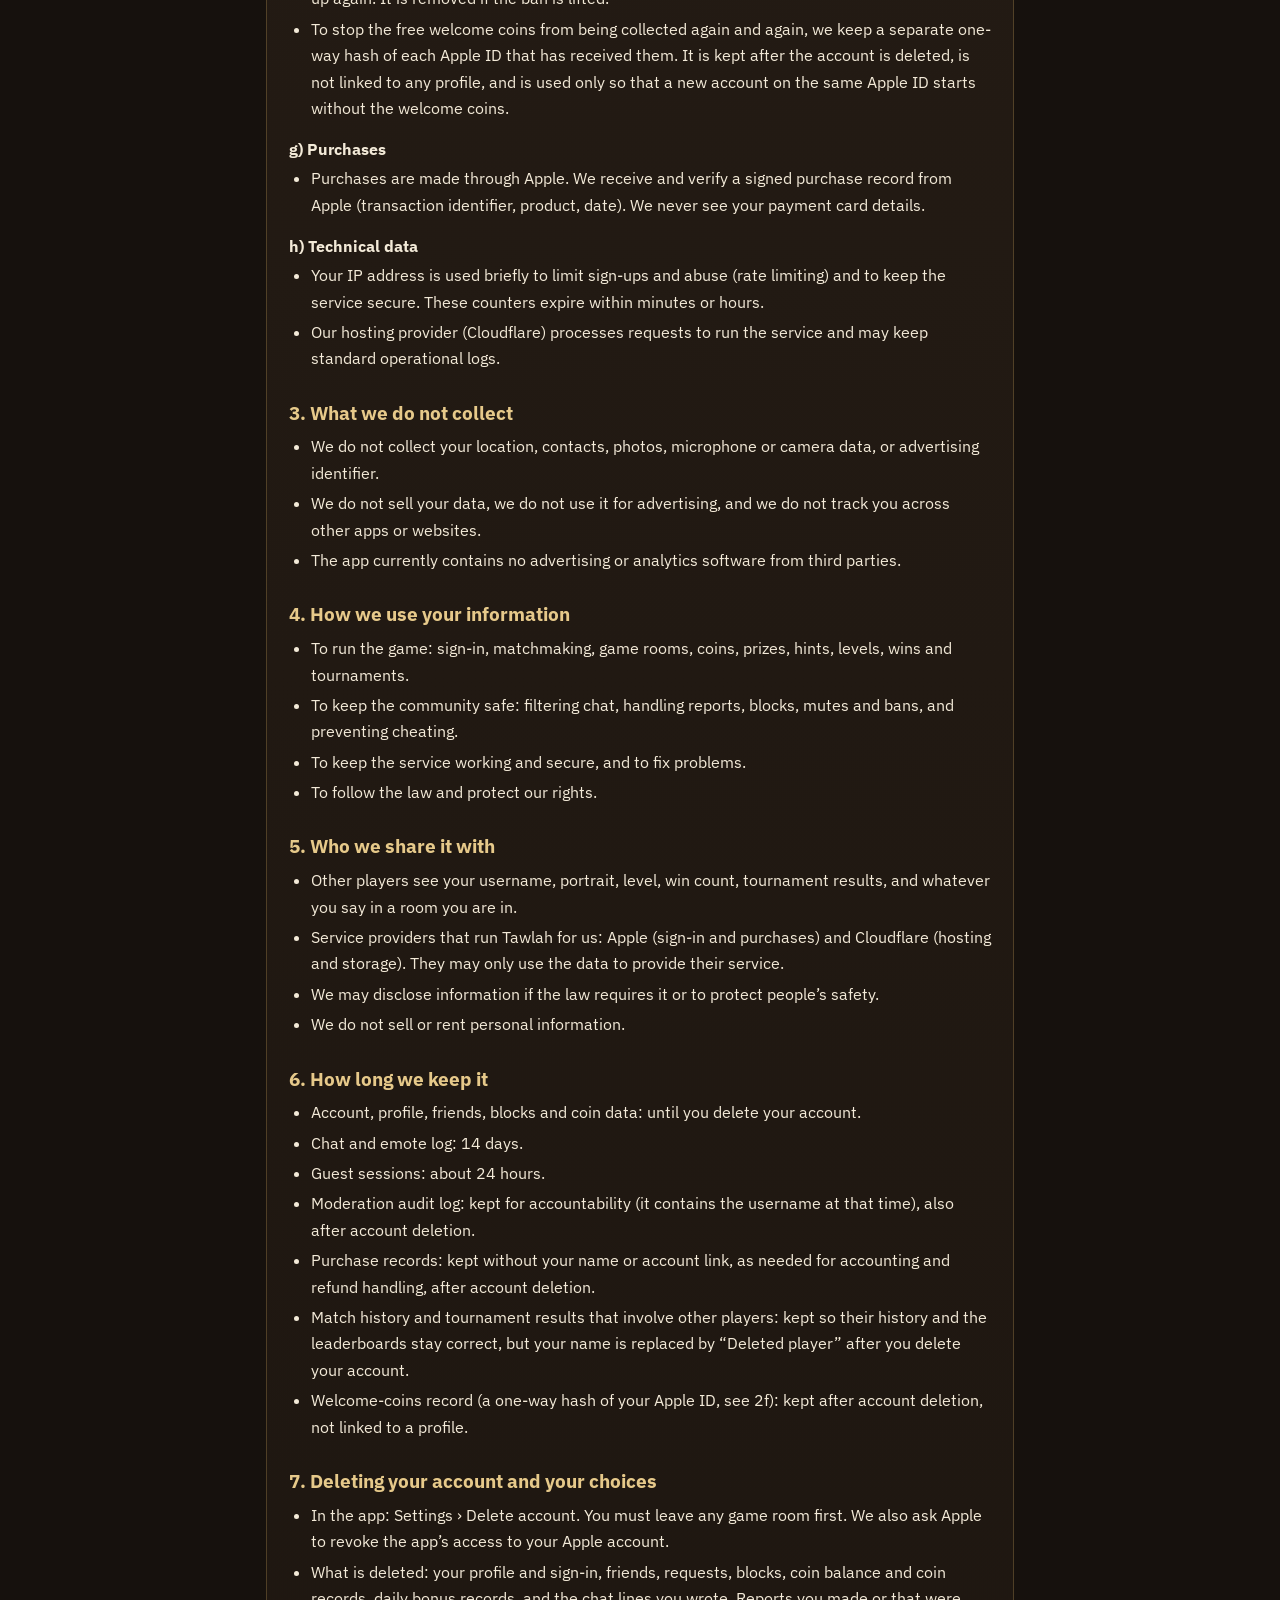
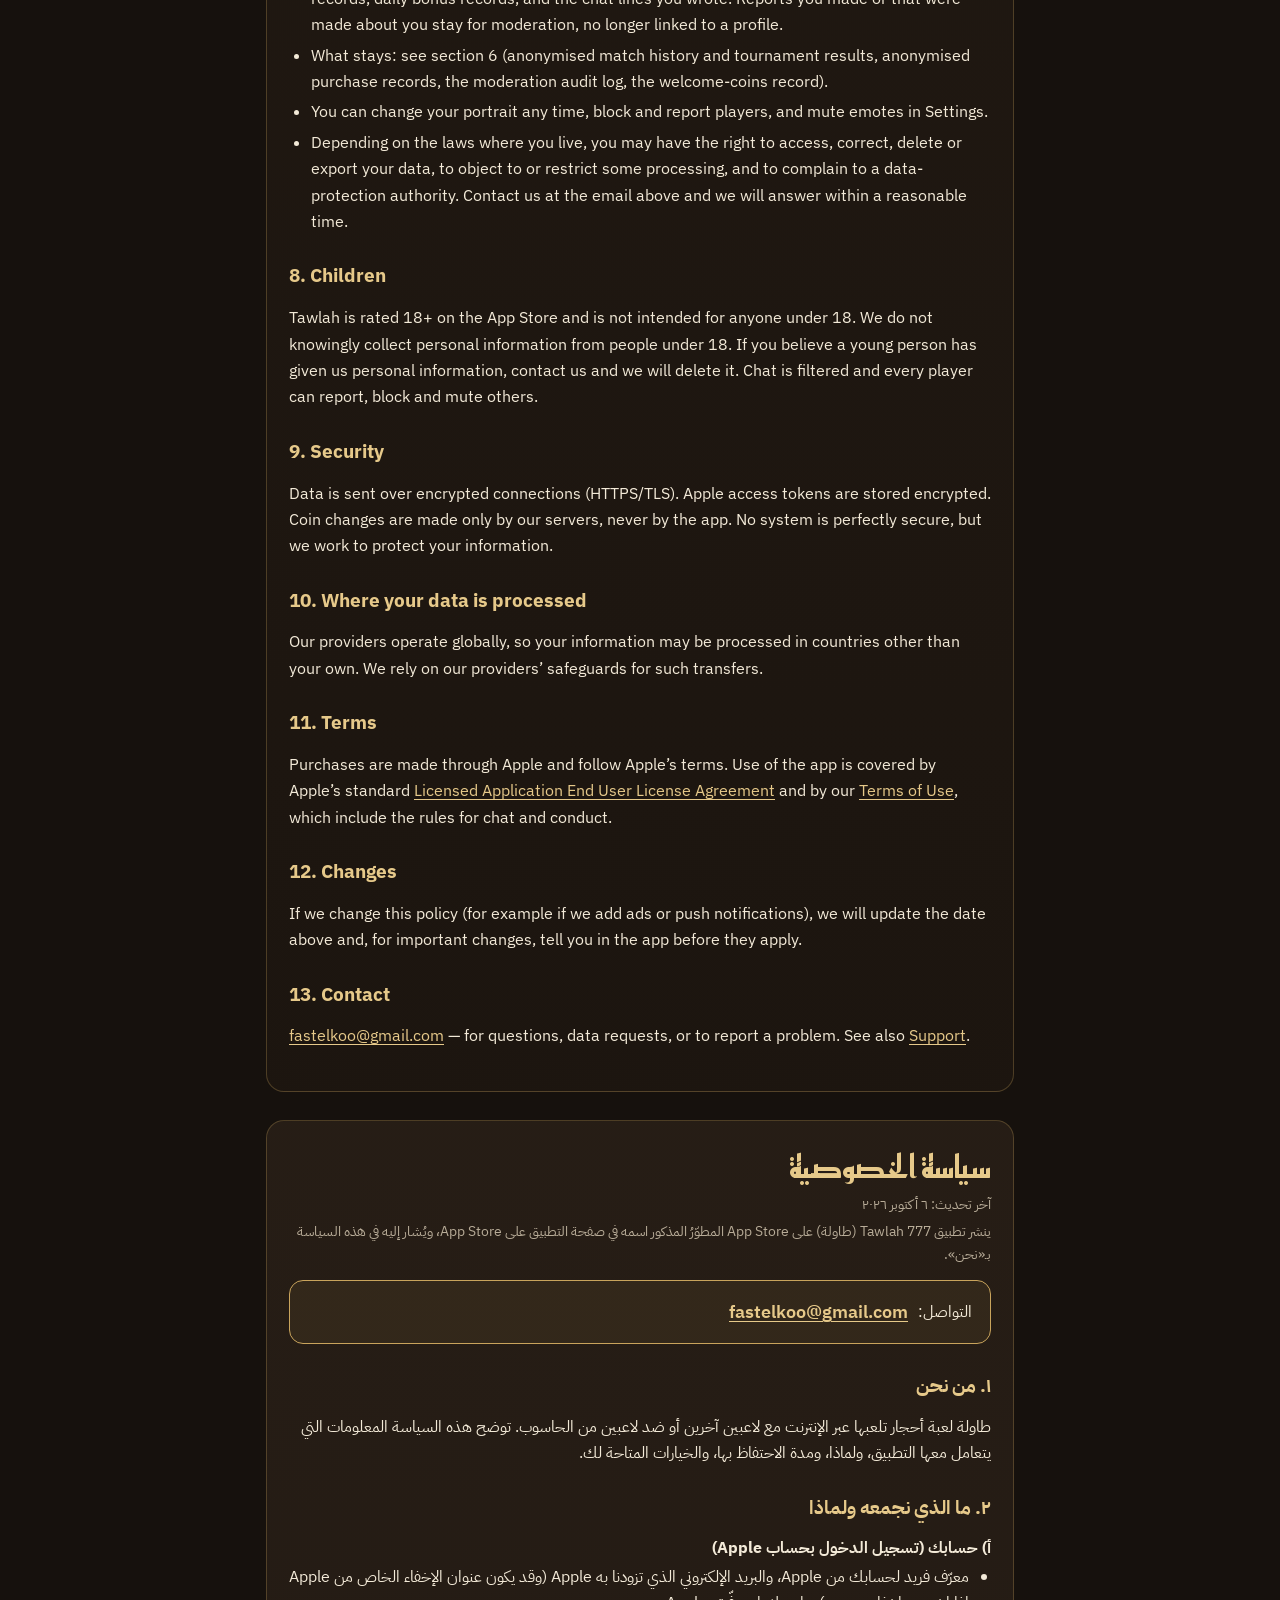
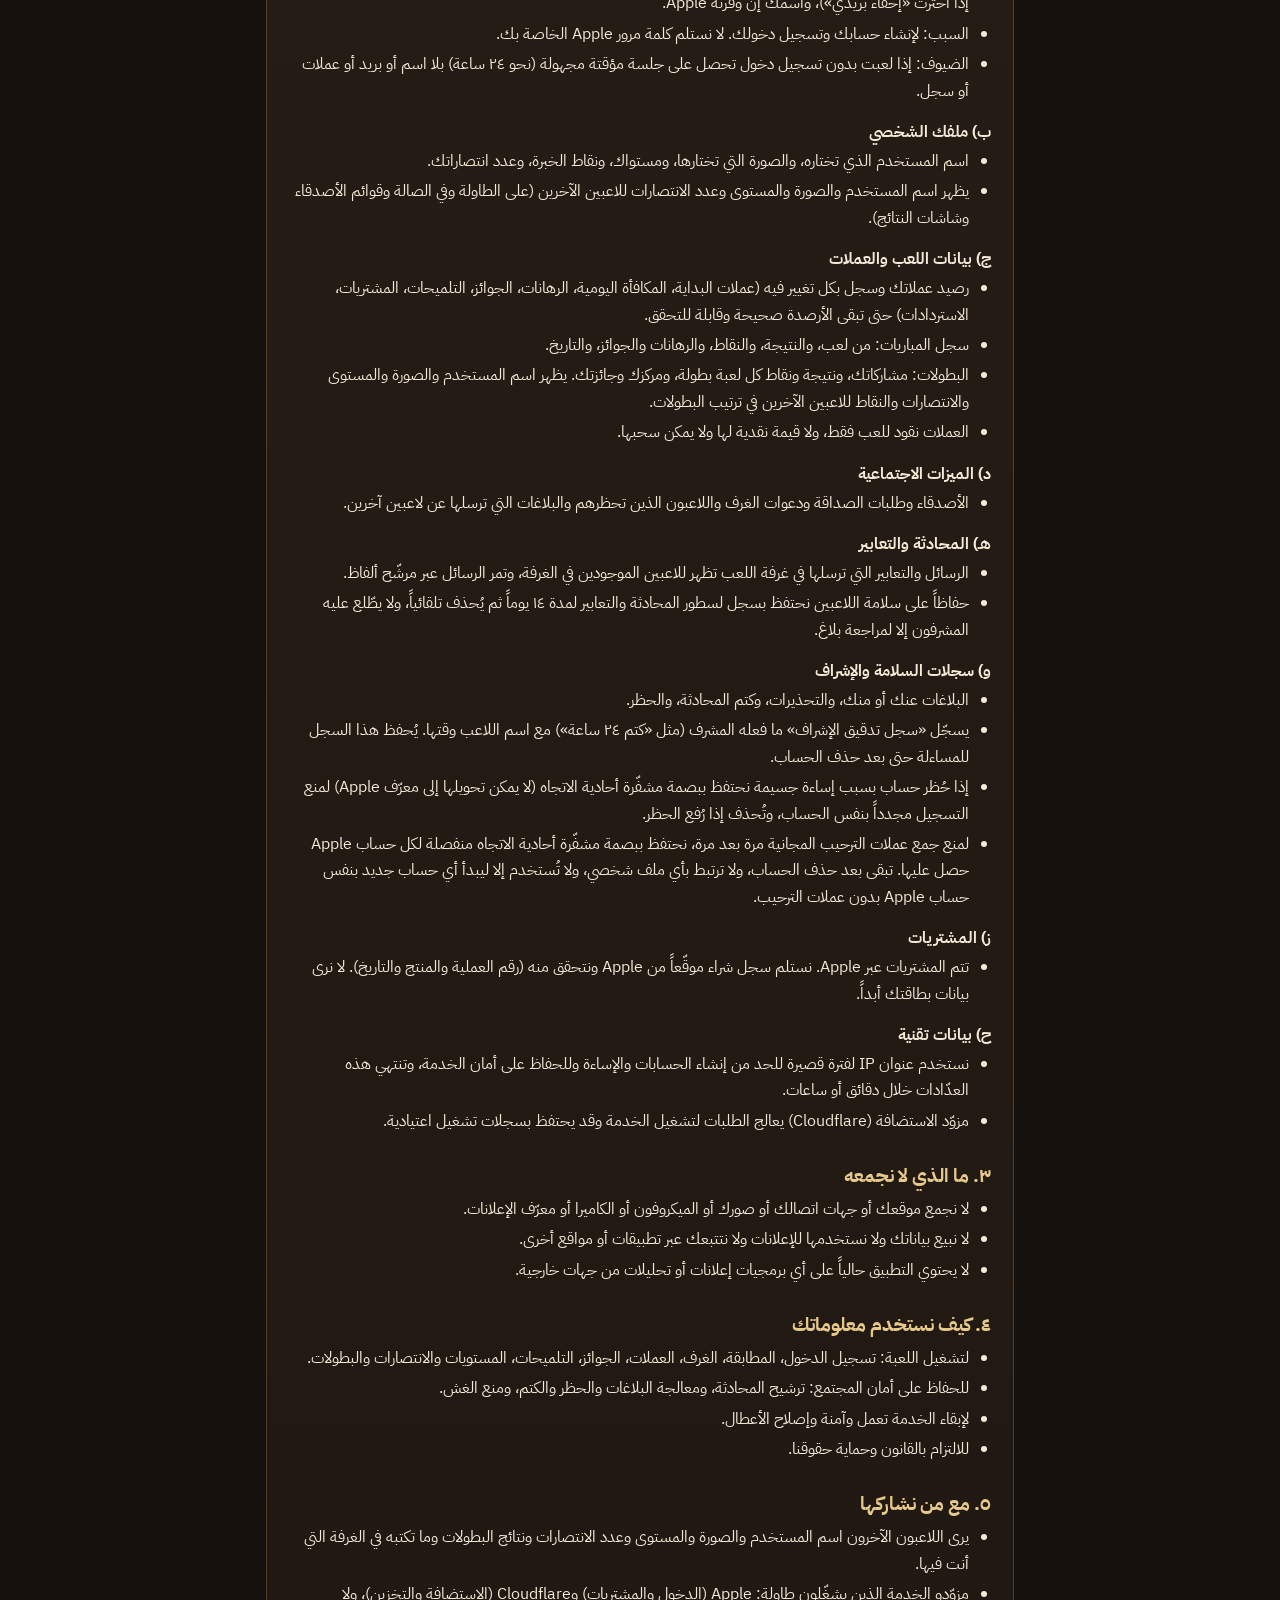
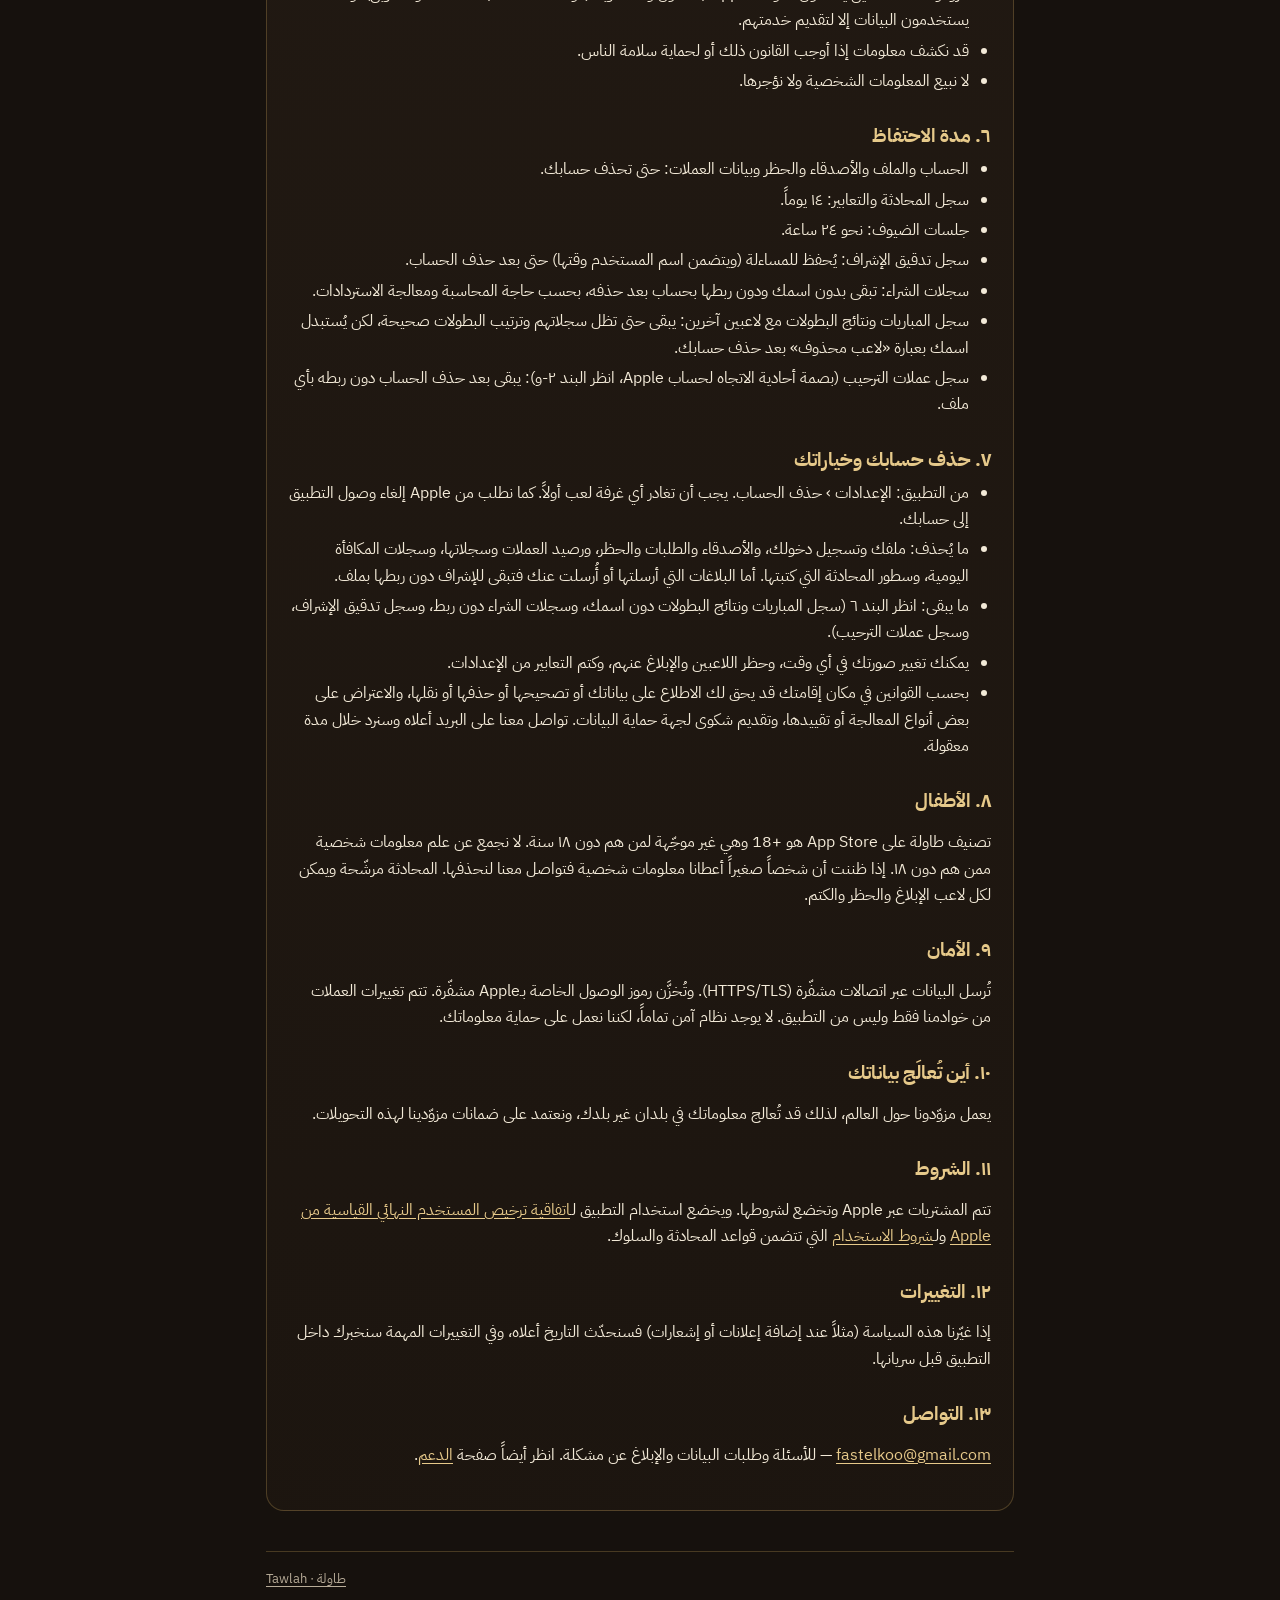
==== commit a8349496: "Tawlah: Terms of Use page (English + Arabic): zero tolerance for objectionable content and abusive p" ====
--- a/privacy/index.html
+++ b/privacy/index.html
@@ -20,7 +20,7 @@
     <!-- ───────────────────────────── ENGLISH ───────────────────────────── -->
     <section class="lang-block" id="en" lang="en">
       <h1>Privacy Policy</h1>
-      <p class="meta">Last updated: 5 October 2026</p>
+      <p class="meta">Last updated: 6 October 2026</p>
       <p class="meta">Tawlah 777 (طاولة) is published on the App Store by the developer named on its App Store page (“we”).</p>
       <div class="contact"><span>Contact:</span> <a class="email" href="mailto:fastelkoo@gmail.com">fastelkoo@gmail.com</a></div>
 
@@ -121,7 +121,7 @@
       <p>Our providers operate globally, so your information may be processed in countries other than your own. We rely on our providers’ safeguards for such transfers.</p>
 
       <h2>11. Terms</h2>
-      <p>Purchases are made through Apple and follow Apple’s terms. Use of the app is covered by Apple’s standard <a href="https://www.apple.com/legal/internet-services/itunes/dev/stdeula/">Licensed Application End User License Agreement</a>.</p>
+      <p>Purchases are made through Apple and follow Apple’s terms. Use of the app is covered by Apple’s standard <a href="https://www.apple.com/legal/internet-services/itunes/dev/stdeula/">Licensed Application End User License Agreement</a> and by our <a href="../terms/">Terms of Use</a>, which include the rules for chat and conduct.</p>
 
       <h2>12. Changes</h2>
       <p>If we change this policy (for example if we add ads or push notifications), we will update the date above and, for important changes, tell you in the app before they apply.</p>
@@ -133,7 +133,7 @@
     <!-- ───────────────────────────── العربية ───────────────────────────── -->
     <section class="lang-block" id="ar" lang="ar" dir="rtl">
       <h1>سياسة الخصوصية</h1>
-      <p class="meta">آخر تحديث: ٥ أكتوبر ٢٠٢٦</p>
+      <p class="meta">آخر تحديث: ٦ أكتوبر ٢٠٢٦</p>
       <p class="meta">ينشر تطبيق <bdi>Tawlah 777</bdi> (طاولة) على <bdi>App Store</bdi> المطوّرُ المذكور اسمه في صفحة التطبيق على <bdi>App Store</bdi>، ويُشار إليه في هذه السياسة بـ«نحن».</p>
       <div class="contact"><span>التواصل:</span> <bdi><a class="email" href="mailto:fastelkoo@gmail.com">fastelkoo@gmail.com</a></bdi></div>
 
@@ -234,7 +234,7 @@
       <p>يعمل مزوّدونا حول العالم، لذلك قد تُعالج معلوماتك في بلدان غير بلدك، ونعتمد على ضمانات مزوّدينا لهذه التحويلات.</p>
 
       <h2>١١. الشروط</h2>
-      <p>تتم المشتريات عبر <bdi>Apple</bdi> وتخضع لشروطها. ويخضع استخدام التطبيق لـ<a href="https://www.apple.com/legal/internet-services/itunes/dev/stdeula/">اتفاقية ترخيص المستخدم النهائي القياسية من <bdi>Apple</bdi></a>.</p>
+      <p>تتم المشتريات عبر <bdi>Apple</bdi> وتخضع لشروطها. ويخضع استخدام التطبيق لـ<a href="https://www.apple.com/legal/internet-services/itunes/dev/stdeula/">اتفاقية ترخيص المستخدم النهائي القياسية من <bdi>Apple</bdi></a> ولـ<a href="../terms/#ar">شروط الاستخدام</a> التي تتضمن قواعد المحادثة والسلوك.</p>
 
       <h2>١٢. التغييرات</h2>
       <p>إذا غيّرنا هذه السياسة (مثلاً عند إضافة إعلانات أو إشعارات) فسنحدّث التاريخ أعلاه، وفي التغييرات المهمة سنخبرك داخل التطبيق قبل سريانها.</p>
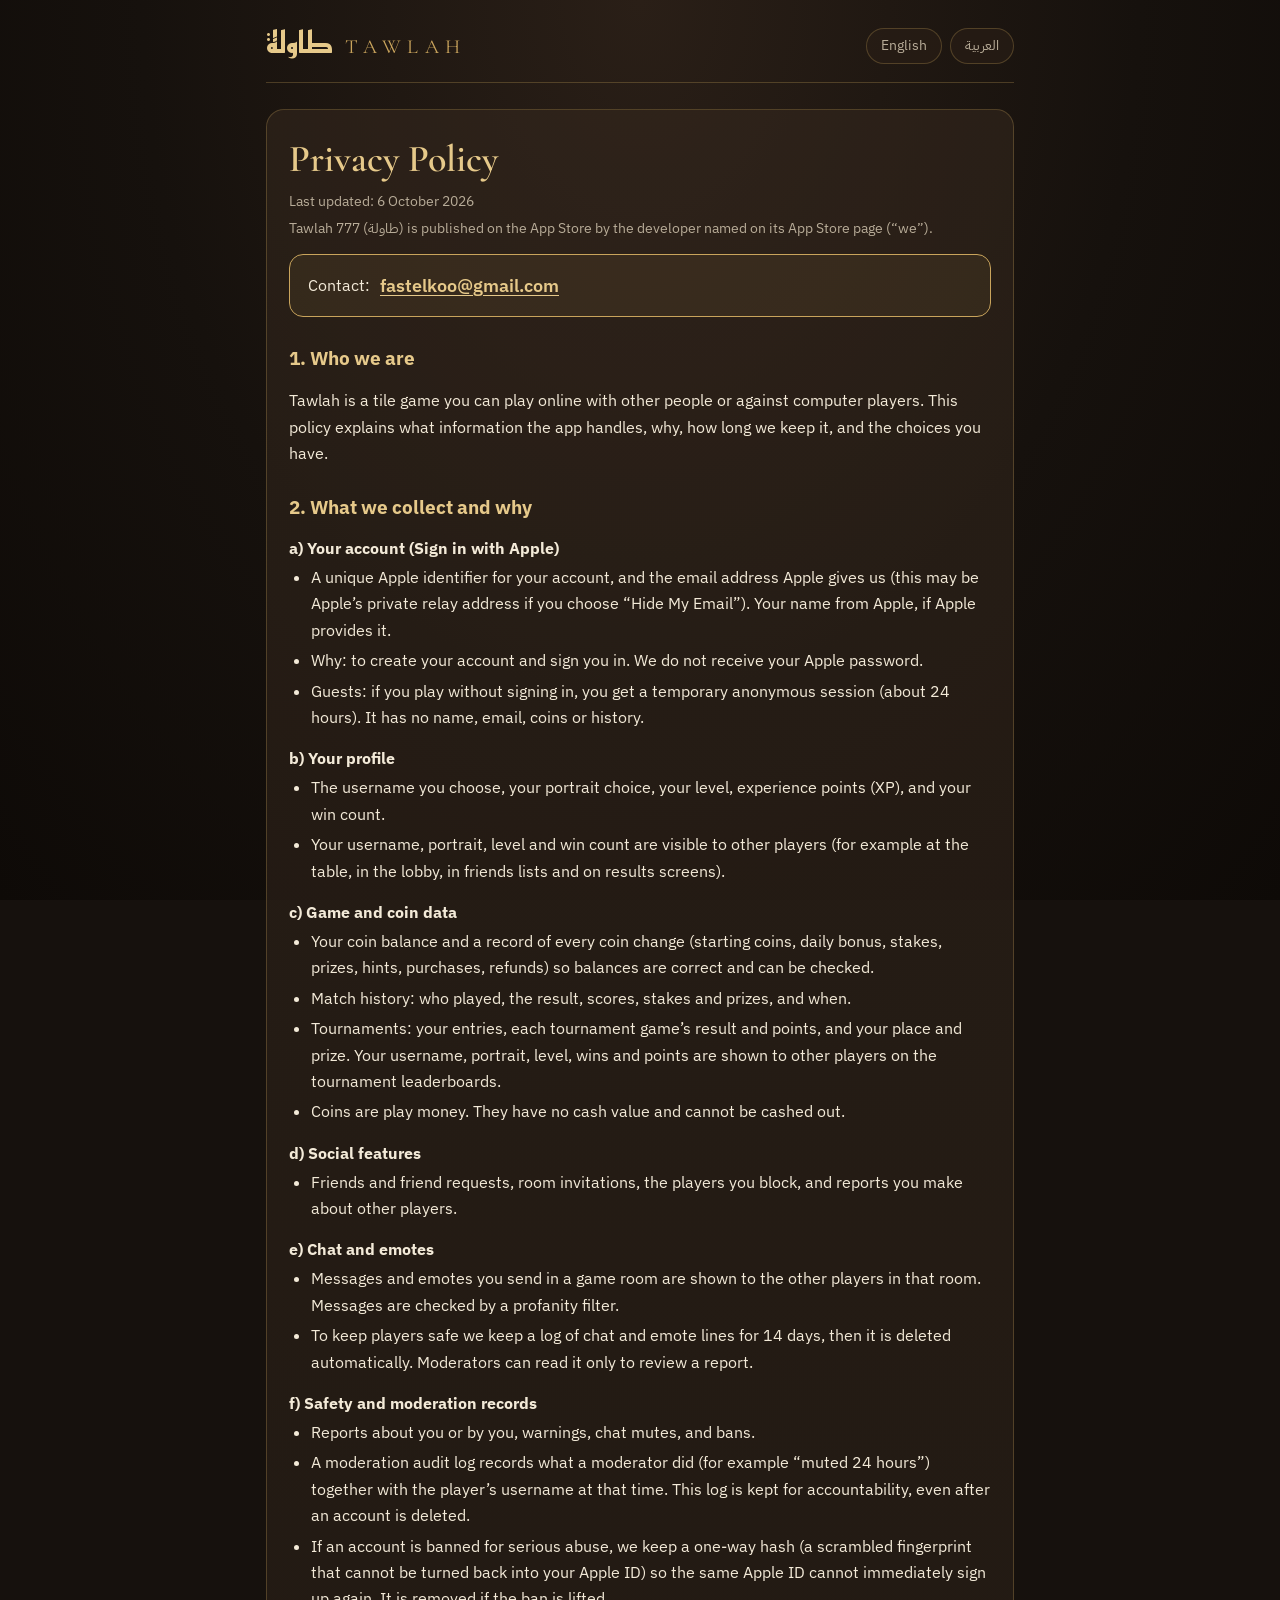
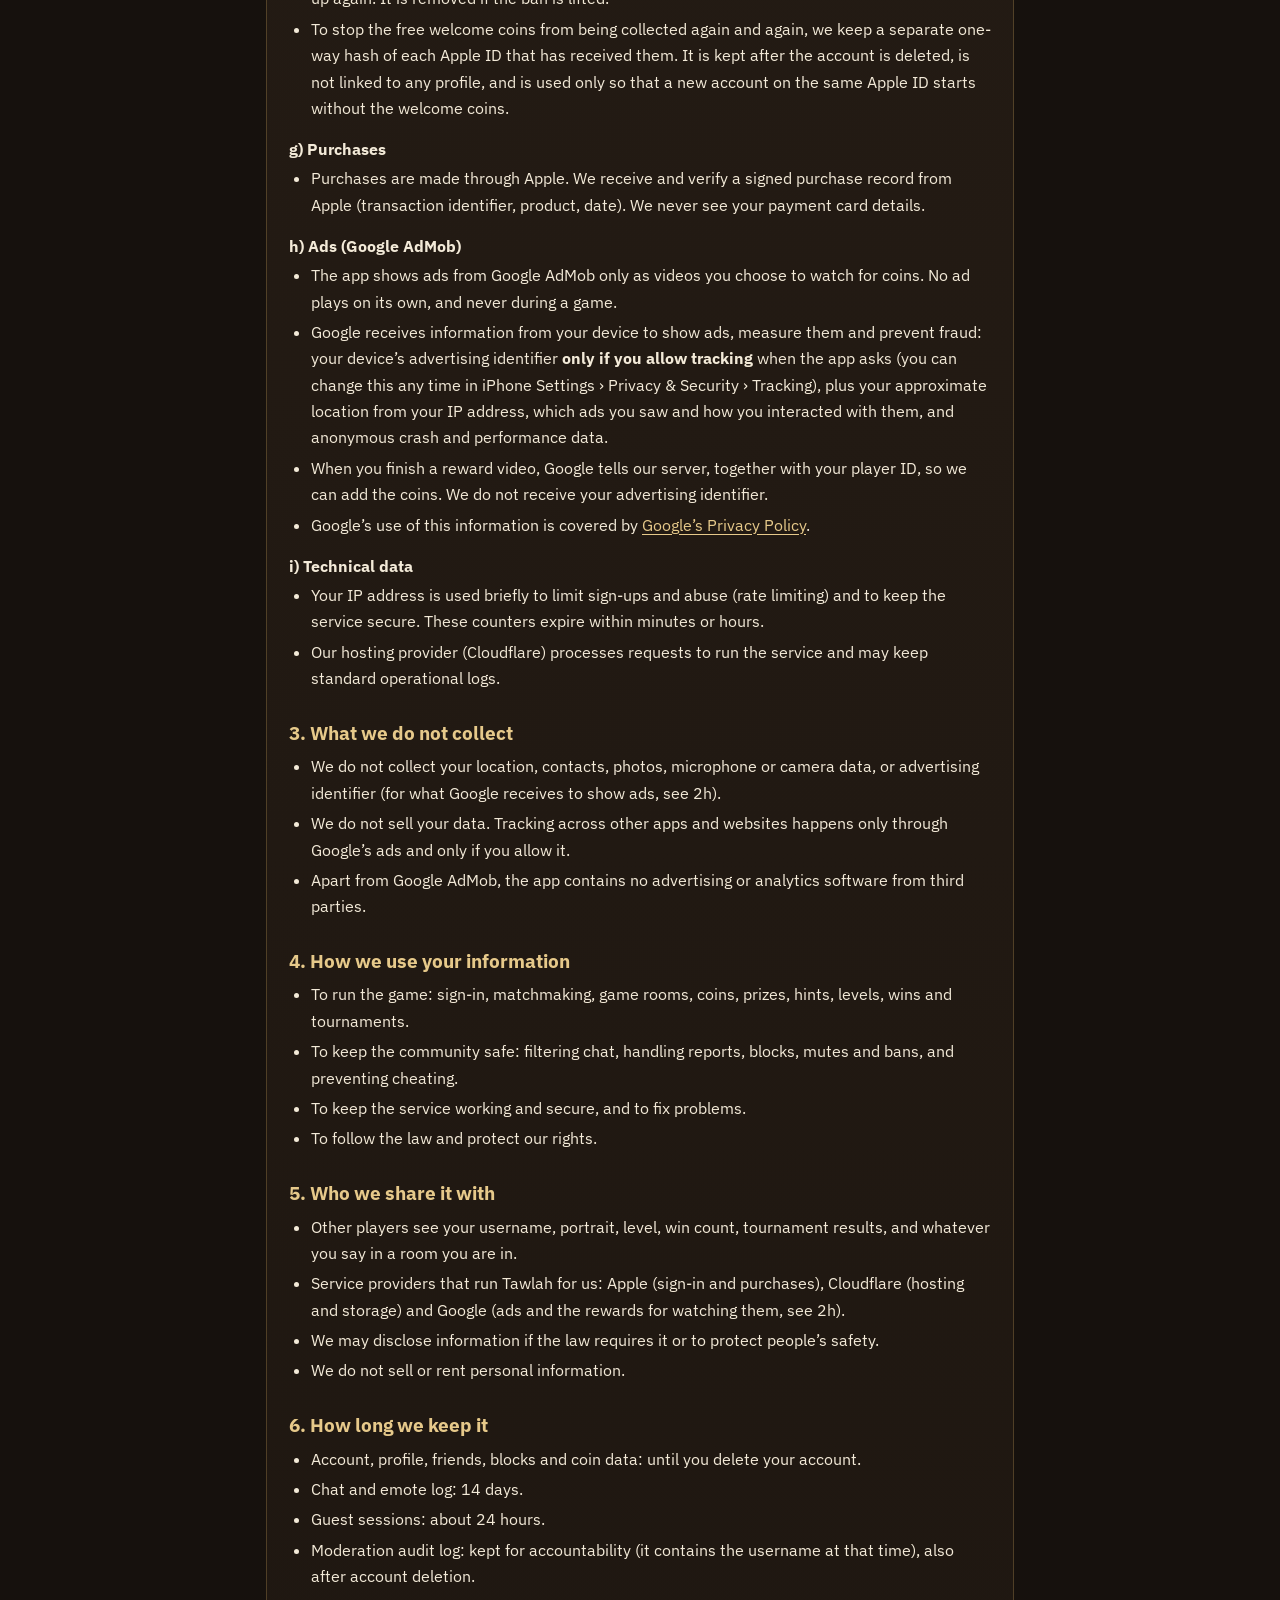
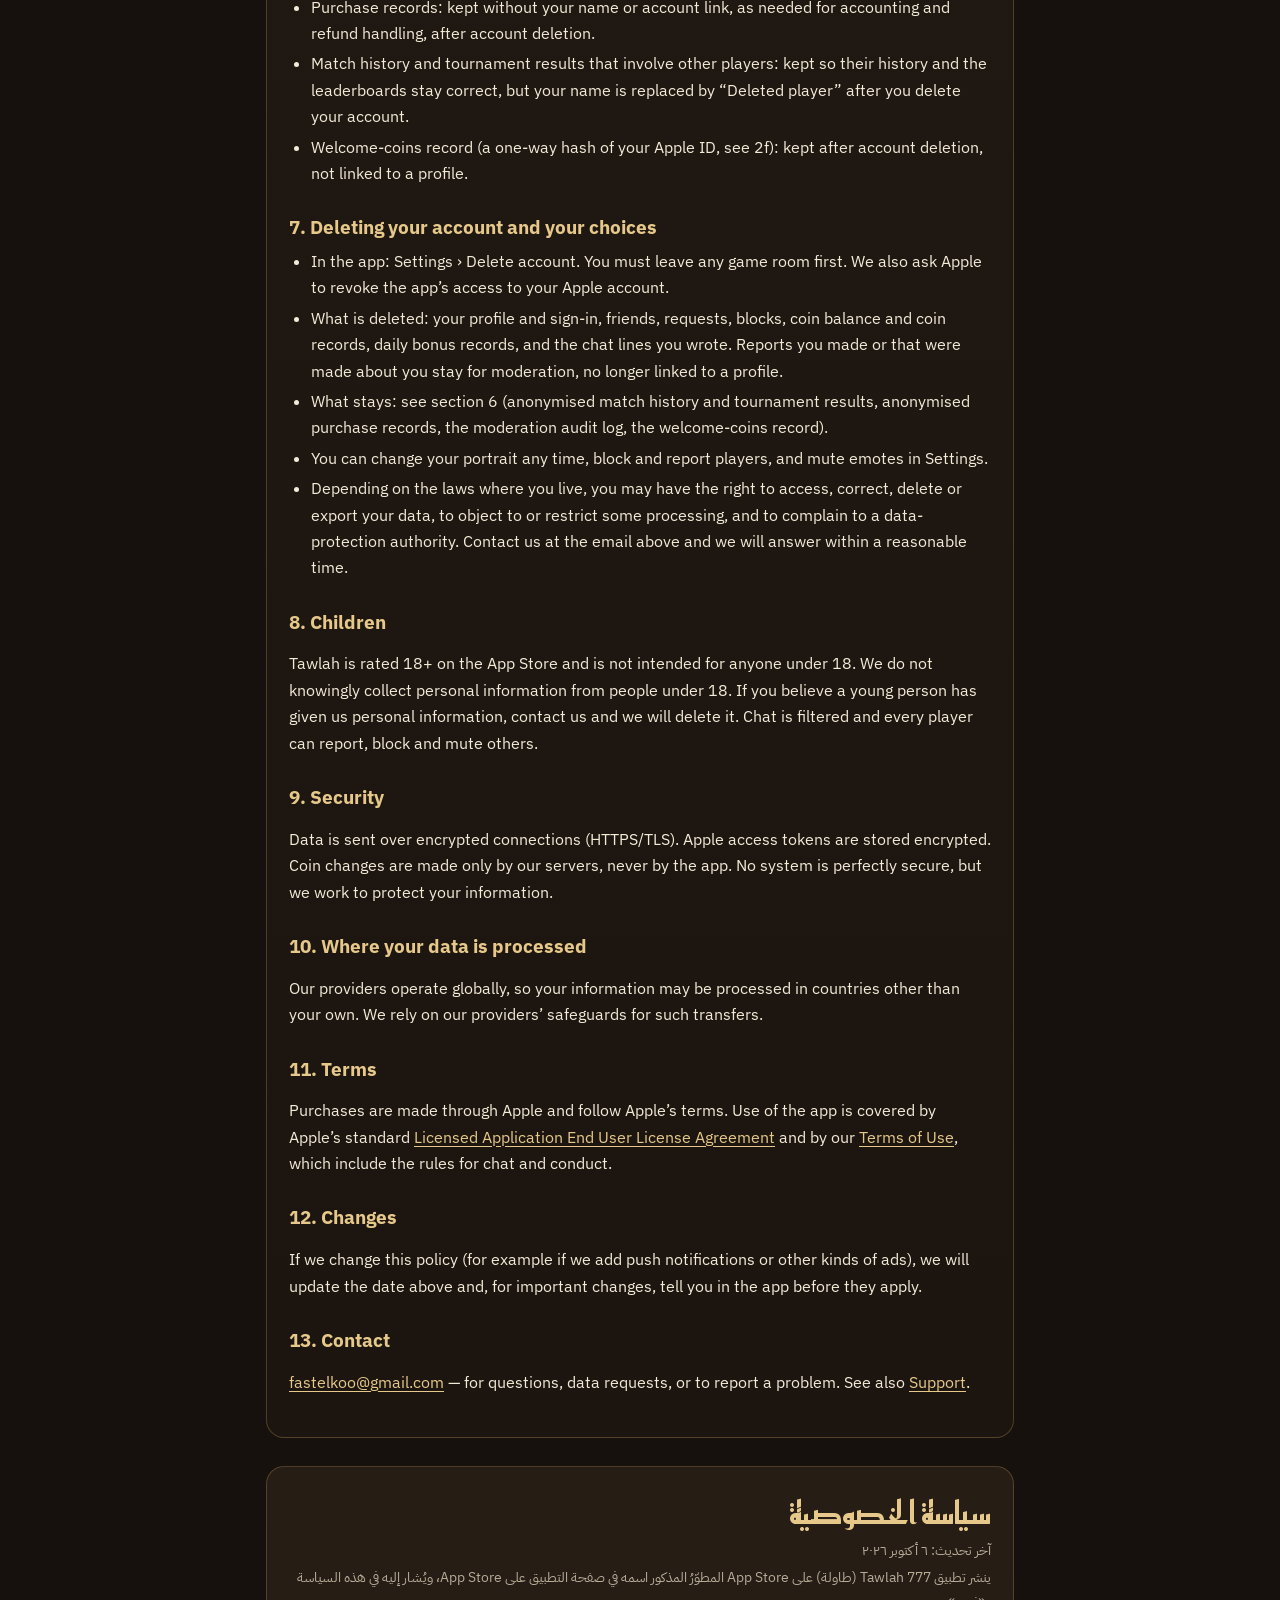
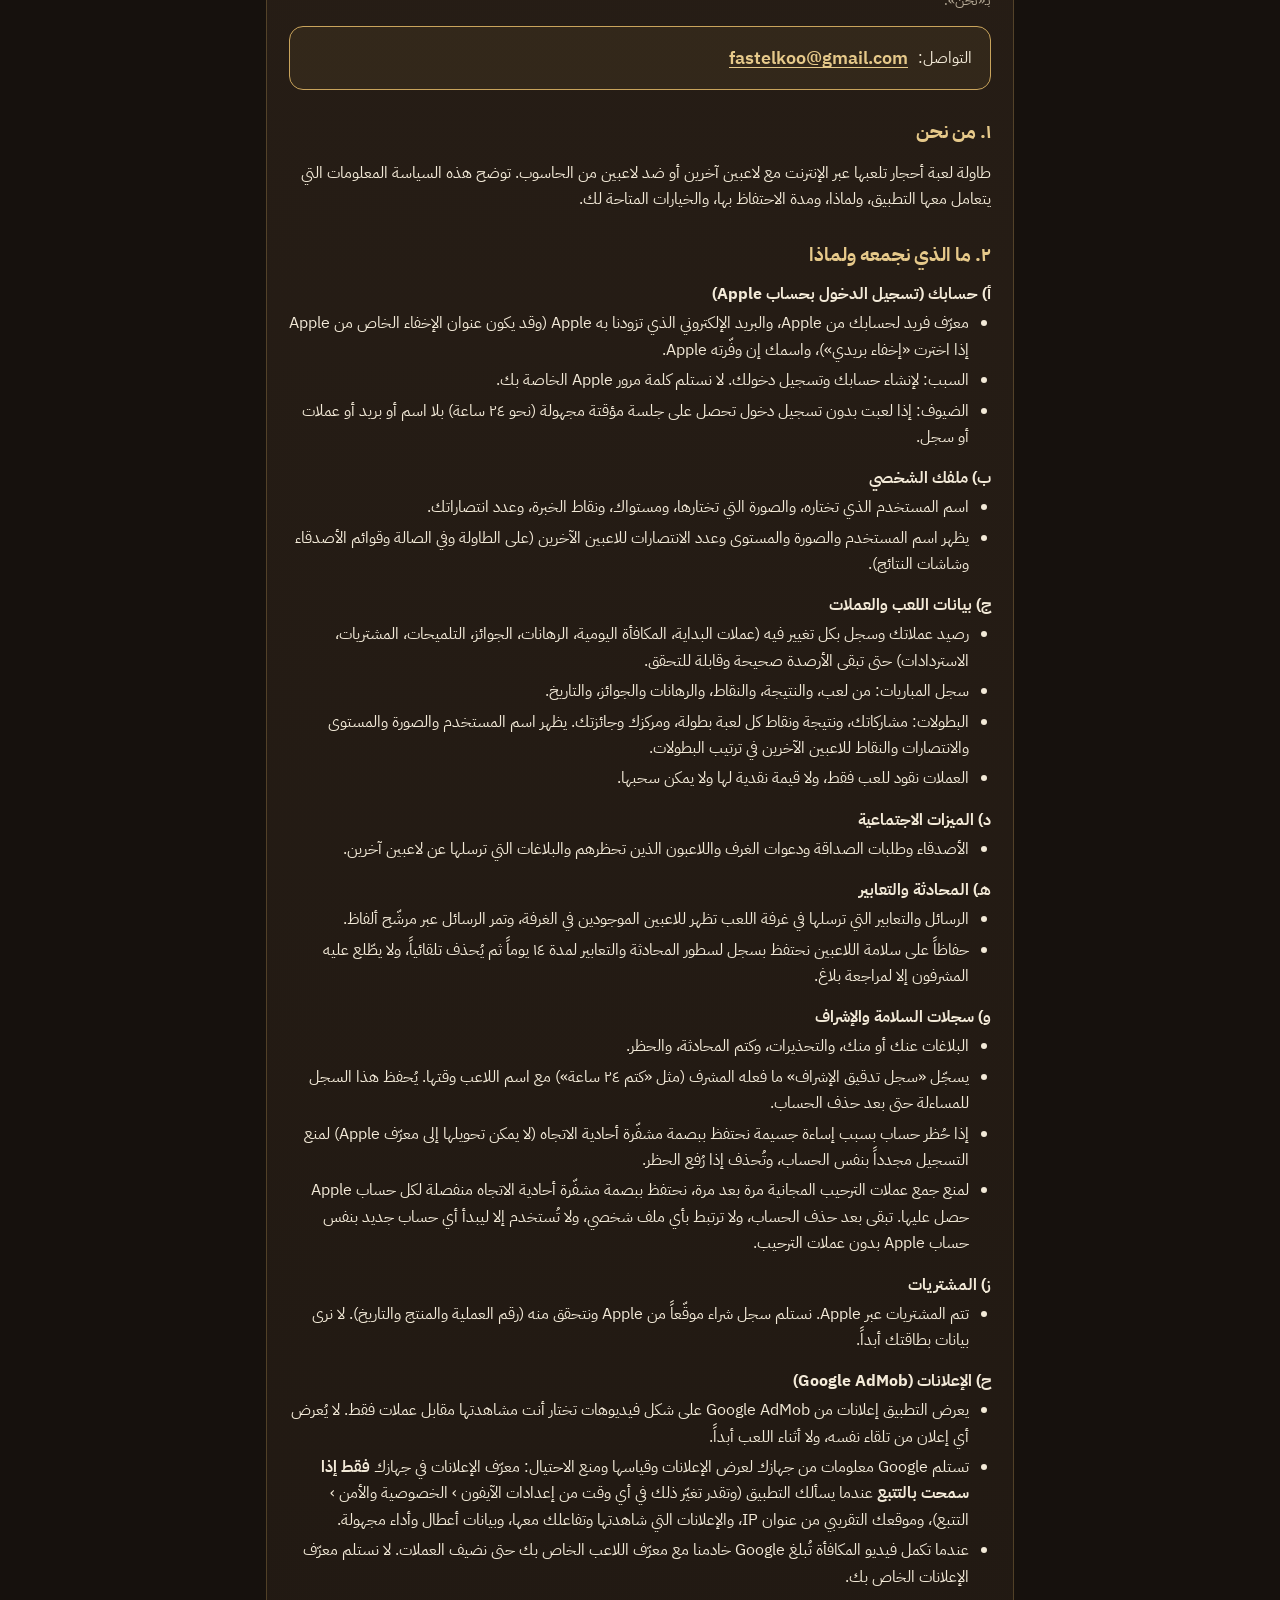
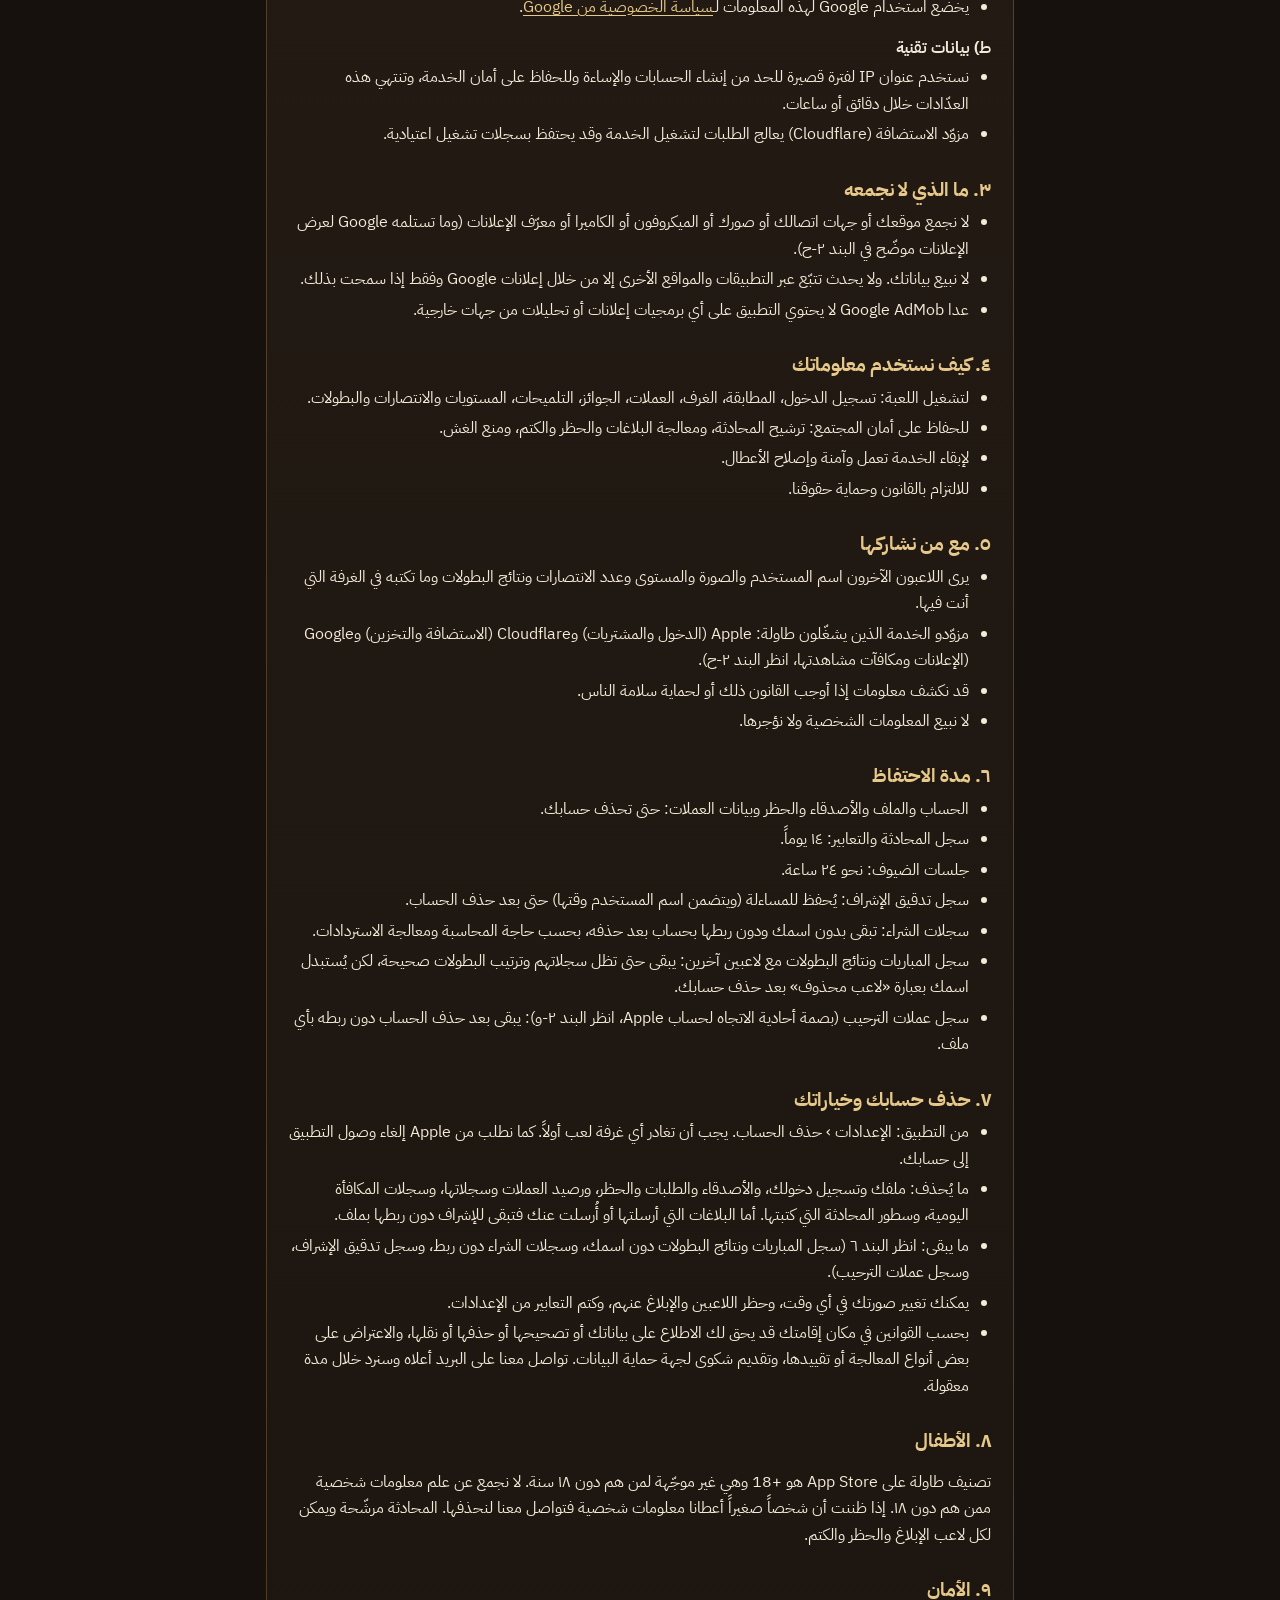
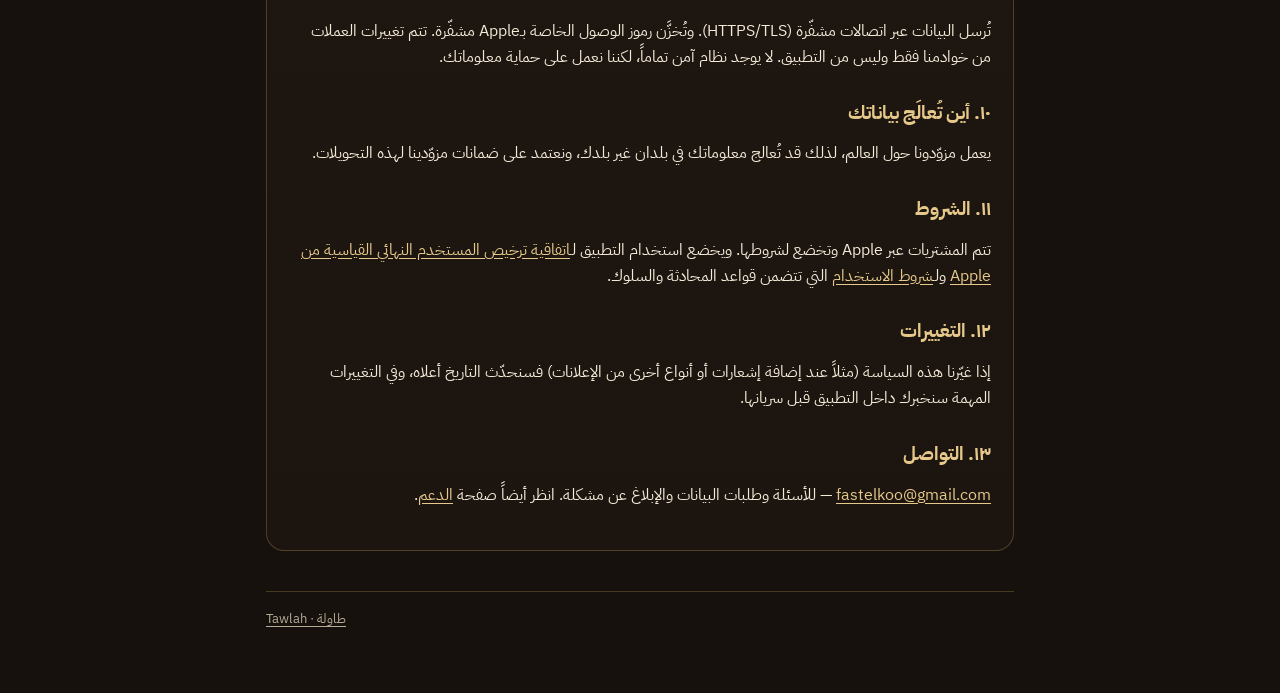
==== commit a1852a01: "Tawlah: rewarded video ads (Google AdMob) in the privacy policy, support answer for video coins, app" ====
--- a/privacy/index.html
+++ b/privacy/index.html
@@ -62,7 +62,14 @@
       </ul>
       <h3>g) Purchases</h3>
       <ul><li>Purchases are made through Apple. We receive and verify a signed purchase record from Apple (transaction identifier, product, date). We never see your payment card details.</li></ul>
-      <h3>h) Technical data</h3>
+      <h3>h) Ads (Google AdMob)</h3>
+      <ul>
+        <li>The app shows ads from Google AdMob only as videos you choose to watch for coins. No ad plays on its own, and never during a game.</li>
+        <li>Google receives information from your device to show ads, measure them and prevent fraud: your device’s advertising identifier <b>only if you allow tracking</b> when the app asks (you can change this any time in iPhone Settings › Privacy &amp; Security › Tracking), plus your approximate location from your IP address, which ads you saw and how you interacted with them, and anonymous crash and performance data.</li>
+        <li>When you finish a reward video, Google tells our server, together with your player ID, so we can add the coins. We do not receive your advertising identifier.</li>
+        <li>Google’s use of this information is covered by <a href="https://policies.google.com/privacy">Google’s Privacy Policy</a>.</li>
+      </ul>
+      <h3>i) Technical data</h3>
       <ul>
         <li>Your IP address is used briefly to limit sign-ups and abuse (rate limiting) and to keep the service secure. These counters expire within minutes or hours.</li>
         <li>Our hosting provider (Cloudflare) processes requests to run the service and may keep standard operational logs.</li>
@@ -70,9 +77,9 @@
 
       <h2>3. What we do not collect</h2>
       <ul>
-        <li>We do not collect your location, contacts, photos, microphone or camera data, or advertising identifier.</li>
-        <li>We do not sell your data, we do not use it for advertising, and we do not track you across other apps or websites.</li>
-        <li>The app currently contains no advertising or analytics software from third parties.</li>
+        <li>We do not collect your location, contacts, photos, microphone or camera data, or advertising identifier (for what Google receives to show ads, see 2h).</li>
+        <li>We do not sell your data. Tracking across other apps and websites happens only through Google’s ads and only if you allow it.</li>
+        <li>Apart from Google AdMob, the app contains no advertising or analytics software from third parties.</li>
       </ul>
 
       <h2>4. How we use your information</h2>
@@ -86,7 +93,7 @@
       <h2>5. Who we share it with</h2>
       <ul>
         <li>Other players see your username, portrait, level, win count, tournament results, and whatever you say in a room you are in.</li>
-        <li>Service providers that run Tawlah for us: Apple (sign-in and purchases) and Cloudflare (hosting and storage). They may only use the data to provide their service.</li>
+        <li>Service providers that run Tawlah for us: Apple (sign-in and purchases), Cloudflare (hosting and storage) and Google (ads and the rewards for watching them, see 2h).</li>
         <li>We may disclose information if the law requires it or to protect people’s safety.</li>
         <li>We do not sell or rent personal information.</li>
       </ul>
@@ -124,7 +131,7 @@
       <p>Purchases are made through Apple and follow Apple’s terms. Use of the app is covered by Apple’s standard <a href="https://www.apple.com/legal/internet-services/itunes/dev/stdeula/">Licensed Application End User License Agreement</a> and by our <a href="../terms/">Terms of Use</a>, which include the rules for chat and conduct.</p>
 
       <h2>12. Changes</h2>
-      <p>If we change this policy (for example if we add ads or push notifications), we will update the date above and, for important changes, tell you in the app before they apply.</p>
+      <p>If we change this policy (for example if we add push notifications or other kinds of ads), we will update the date above and, for important changes, tell you in the app before they apply.</p>
 
       <h2>13. Contact</h2>
       <p><a class="email" href="mailto:fastelkoo@gmail.com">fastelkoo@gmail.com</a> — for questions, data requests, or to report a problem. See also <a href="../support/">Support</a>.</p>
@@ -175,7 +182,14 @@
       </ul>
       <h3>ز) المشتريات</h3>
       <ul><li>تتم المشتريات عبر <bdi>Apple</bdi>. نستلم سجل شراء موقّعاً من <bdi>Apple</bdi> ونتحقق منه (رقم العملية والمنتج والتاريخ). لا نرى بيانات بطاقتك أبداً.</li></ul>
-      <h3>ح) بيانات تقنية</h3>
+      <h3>ح) الإعلانات (<bdi>Google AdMob</bdi>)</h3>
+      <ul>
+        <li>يعرض التطبيق إعلانات من <bdi>Google AdMob</bdi> على شكل فيديوهات تختار أنت مشاهدتها مقابل عملات فقط. لا يُعرض أي إعلان من تلقاء نفسه، ولا أثناء اللعب أبداً.</li>
+        <li>تستلم <bdi>Google</bdi> معلومات من جهازك لعرض الإعلانات وقياسها ومنع الاحتيال: معرّف الإعلانات في جهازك <b>فقط إذا سمحت بالتتبع</b> عندما يسألك التطبيق (وتقدر تغيّر ذلك في أي وقت من إعدادات الآيفون › الخصوصية والأمن › التتبع)، وموقعك التقريبي من عنوان <bdi>IP</bdi>، والإعلانات التي شاهدتها وتفاعلك معها، وبيانات أعطال وأداء مجهولة.</li>
+        <li>عندما تكمل فيديو المكافأة تُبلغ <bdi>Google</bdi> خادمنا مع معرّف اللاعب الخاص بك حتى نضيف العملات. لا نستلم معرّف الإعلانات الخاص بك.</li>
+        <li>يخضع استخدام <bdi>Google</bdi> لهذه المعلومات لـ<a href="https://policies.google.com/privacy">سياسة الخصوصية من <bdi>Google</bdi></a>.</li>
+      </ul>
+      <h3>ط) بيانات تقنية</h3>
       <ul>
         <li>نستخدم عنوان <bdi>IP</bdi> لفترة قصيرة للحد من إنشاء الحسابات والإساءة وللحفاظ على أمان الخدمة، وتنتهي هذه العدّادات خلال دقائق أو ساعات.</li>
         <li>مزوّد الاستضافة (<bdi>Cloudflare</bdi>) يعالج الطلبات لتشغيل الخدمة وقد يحتفظ بسجلات تشغيل اعتيادية.</li>
@@ -183,9 +197,9 @@
 
       <h2>٣. ما الذي لا نجمعه</h2>
       <ul>
-        <li>لا نجمع موقعك أو جهات اتصالك أو صورك أو الميكروفون أو الكاميرا أو معرّف الإعلانات.</li>
-        <li>لا نبيع بياناتك ولا نستخدمها للإعلانات ولا نتتبعك عبر تطبيقات أو مواقع أخرى.</li>
-        <li>لا يحتوي التطبيق حالياً على أي برمجيات إعلانات أو تحليلات من جهات خارجية.</li>
+        <li>لا نجمع موقعك أو جهات اتصالك أو صورك أو الميكروفون أو الكاميرا أو معرّف الإعلانات (وما تستلمه <bdi>Google</bdi> لعرض الإعلانات موضّح في البند ٢-ح).</li>
+        <li>لا نبيع بياناتك. ولا يحدث تتبّع عبر التطبيقات والمواقع الأخرى إلا من خلال إعلانات <bdi>Google</bdi> وفقط إذا سمحت بذلك.</li>
+        <li>عدا <bdi>Google AdMob</bdi> لا يحتوي التطبيق على أي برمجيات إعلانات أو تحليلات من جهات خارجية.</li>
       </ul>
 
       <h2>٤. كيف نستخدم معلوماتك</h2>
@@ -199,7 +213,7 @@
       <h2>٥. مع من نشاركها</h2>
       <ul>
         <li>يرى اللاعبون الآخرون اسم المستخدم والصورة والمستوى وعدد الانتصارات ونتائج البطولات وما تكتبه في الغرفة التي أنت فيها.</li>
-        <li>مزوّدو الخدمة الذين يشغّلون طاولة: <bdi>Apple</bdi> (الدخول والمشتريات) و<bdi>Cloudflare</bdi> (الاستضافة والتخزين)، ولا يستخدمون البيانات إلا لتقديم خدمتهم.</li>
+        <li>مزوّدو الخدمة الذين يشغّلون طاولة: <bdi>Apple</bdi> (الدخول والمشتريات) و<bdi>Cloudflare</bdi> (الاستضافة والتخزين) و<bdi>Google</bdi> (الإعلانات ومكافآت مشاهدتها، انظر البند ٢-ح).</li>
         <li>قد نكشف معلومات إذا أوجب القانون ذلك أو لحماية سلامة الناس.</li>
         <li>لا نبيع المعلومات الشخصية ولا نؤجرها.</li>
       </ul>
@@ -237,7 +251,7 @@
       <p>تتم المشتريات عبر <bdi>Apple</bdi> وتخضع لشروطها. ويخضع استخدام التطبيق لـ<a href="https://www.apple.com/legal/internet-services/itunes/dev/stdeula/">اتفاقية ترخيص المستخدم النهائي القياسية من <bdi>Apple</bdi></a> ولـ<a href="../terms/#ar">شروط الاستخدام</a> التي تتضمن قواعد المحادثة والسلوك.</p>
 
       <h2>١٢. التغييرات</h2>
-      <p>إذا غيّرنا هذه السياسة (مثلاً عند إضافة إعلانات أو إشعارات) فسنحدّث التاريخ أعلاه، وفي التغييرات المهمة سنخبرك داخل التطبيق قبل سريانها.</p>
+      <p>إذا غيّرنا هذه السياسة (مثلاً عند إضافة إشعارات أو أنواع أخرى من الإعلانات) فسنحدّث التاريخ أعلاه، وفي التغييرات المهمة سنخبرك داخل التطبيق قبل سريانها.</p>
 
       <h2>١٣. التواصل</h2>
       <p><bdi><a class="email" href="mailto:fastelkoo@gmail.com">fastelkoo@gmail.com</a></bdi> — للأسئلة وطلبات البيانات والإبلاغ عن مشكلة. انظر أيضاً صفحة <a href="../support/#ar">الدعم</a>.</p>
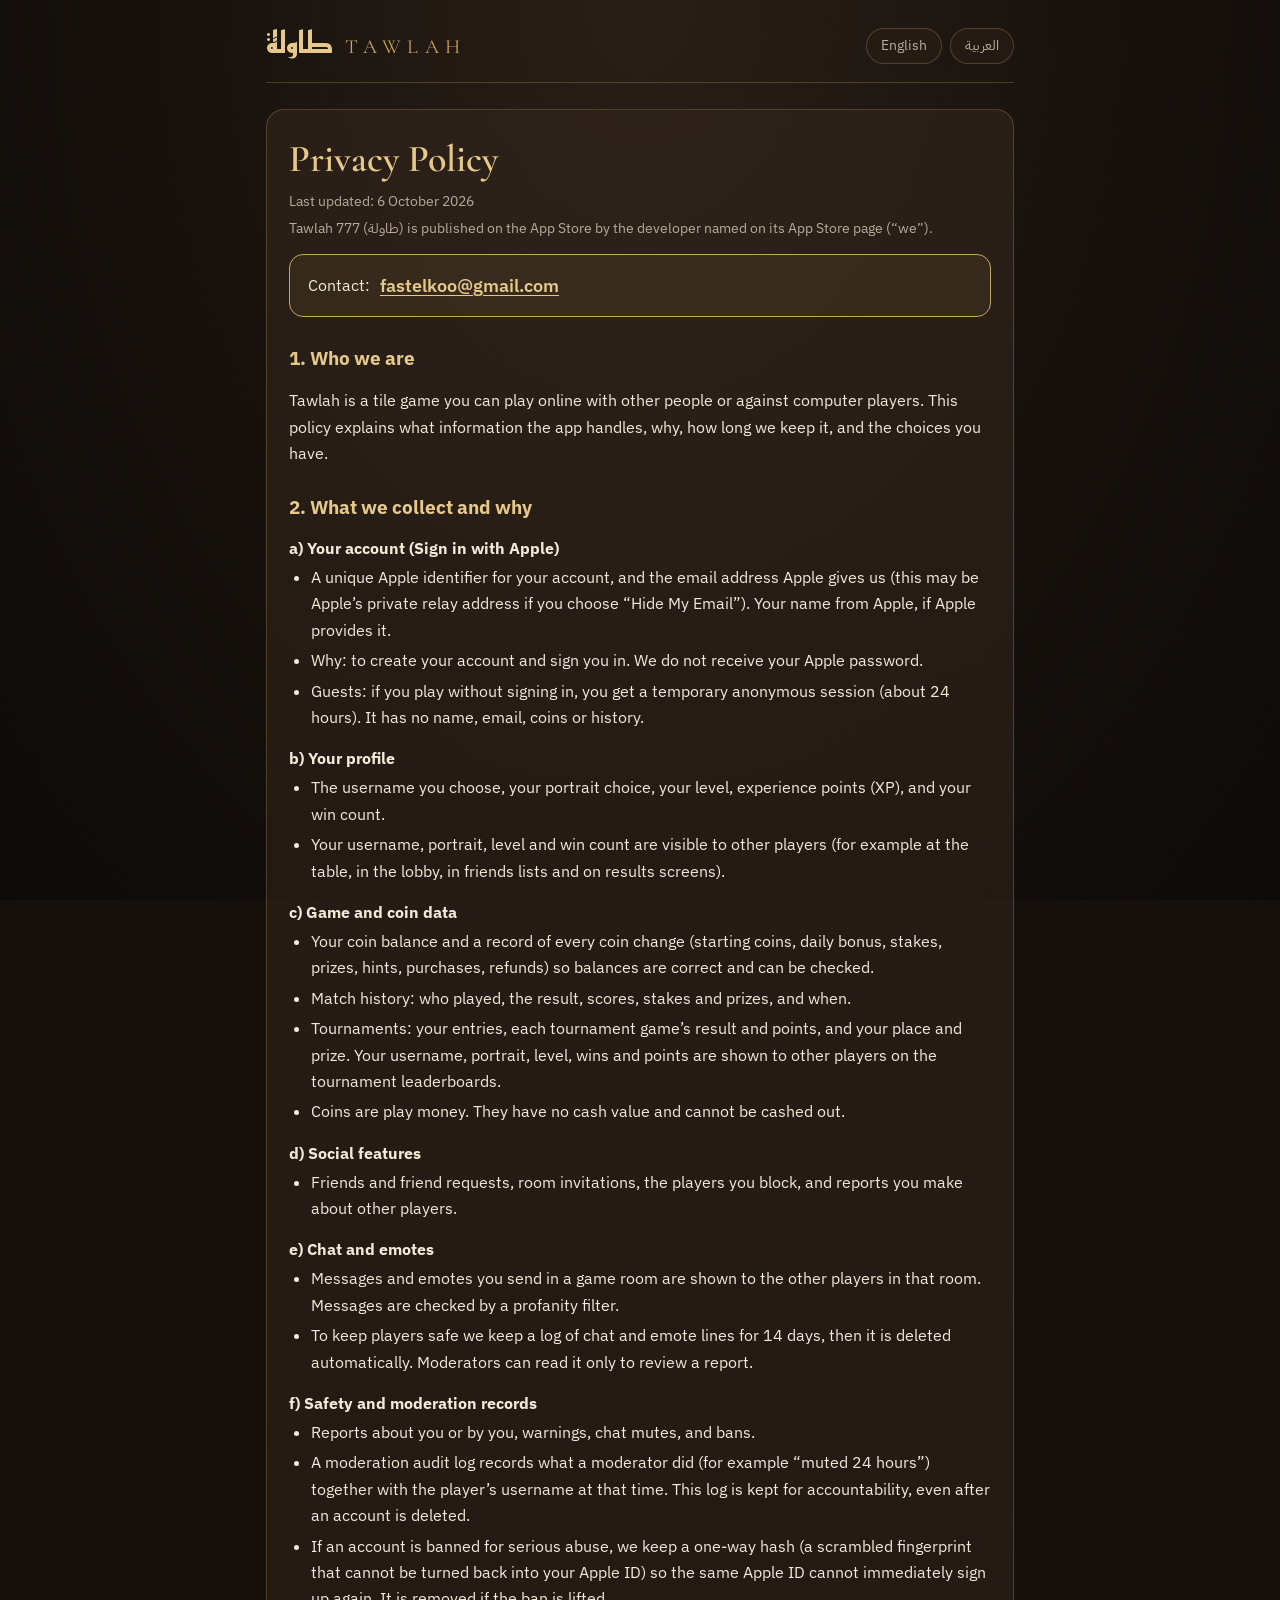
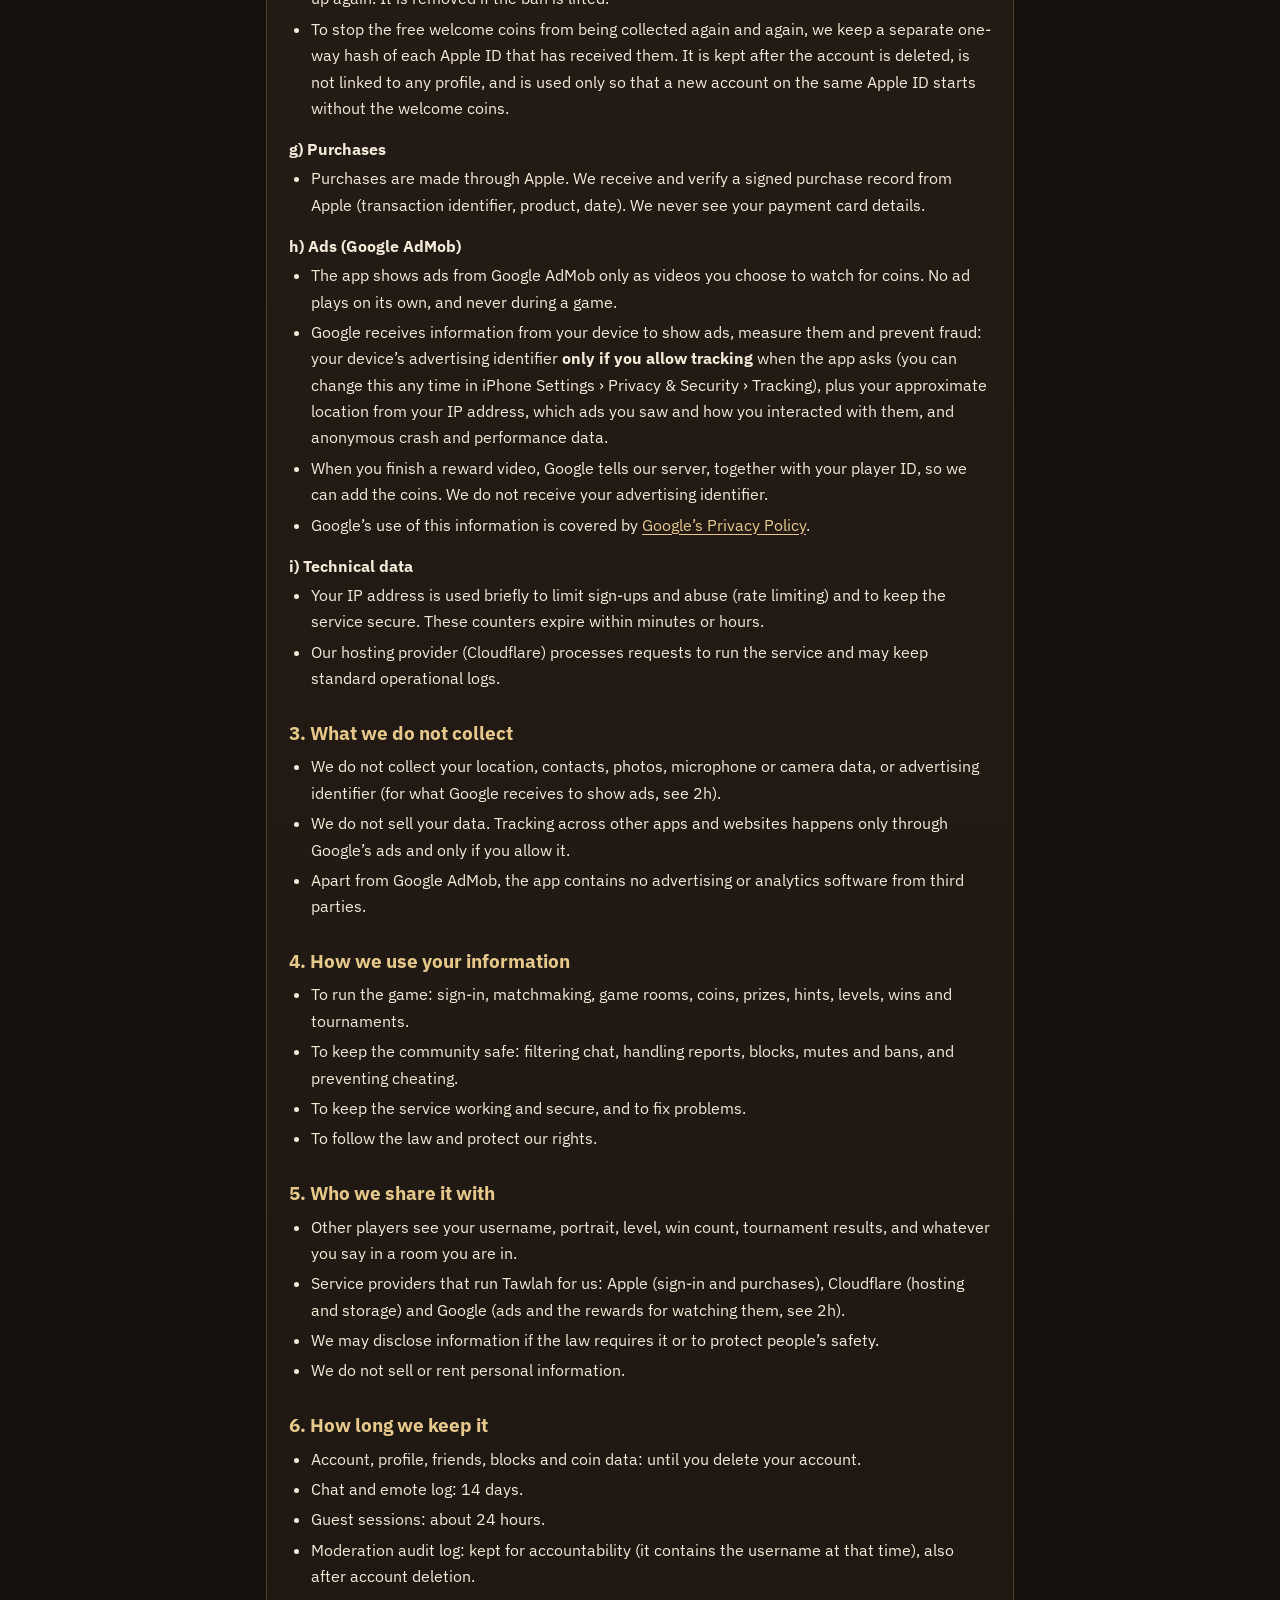
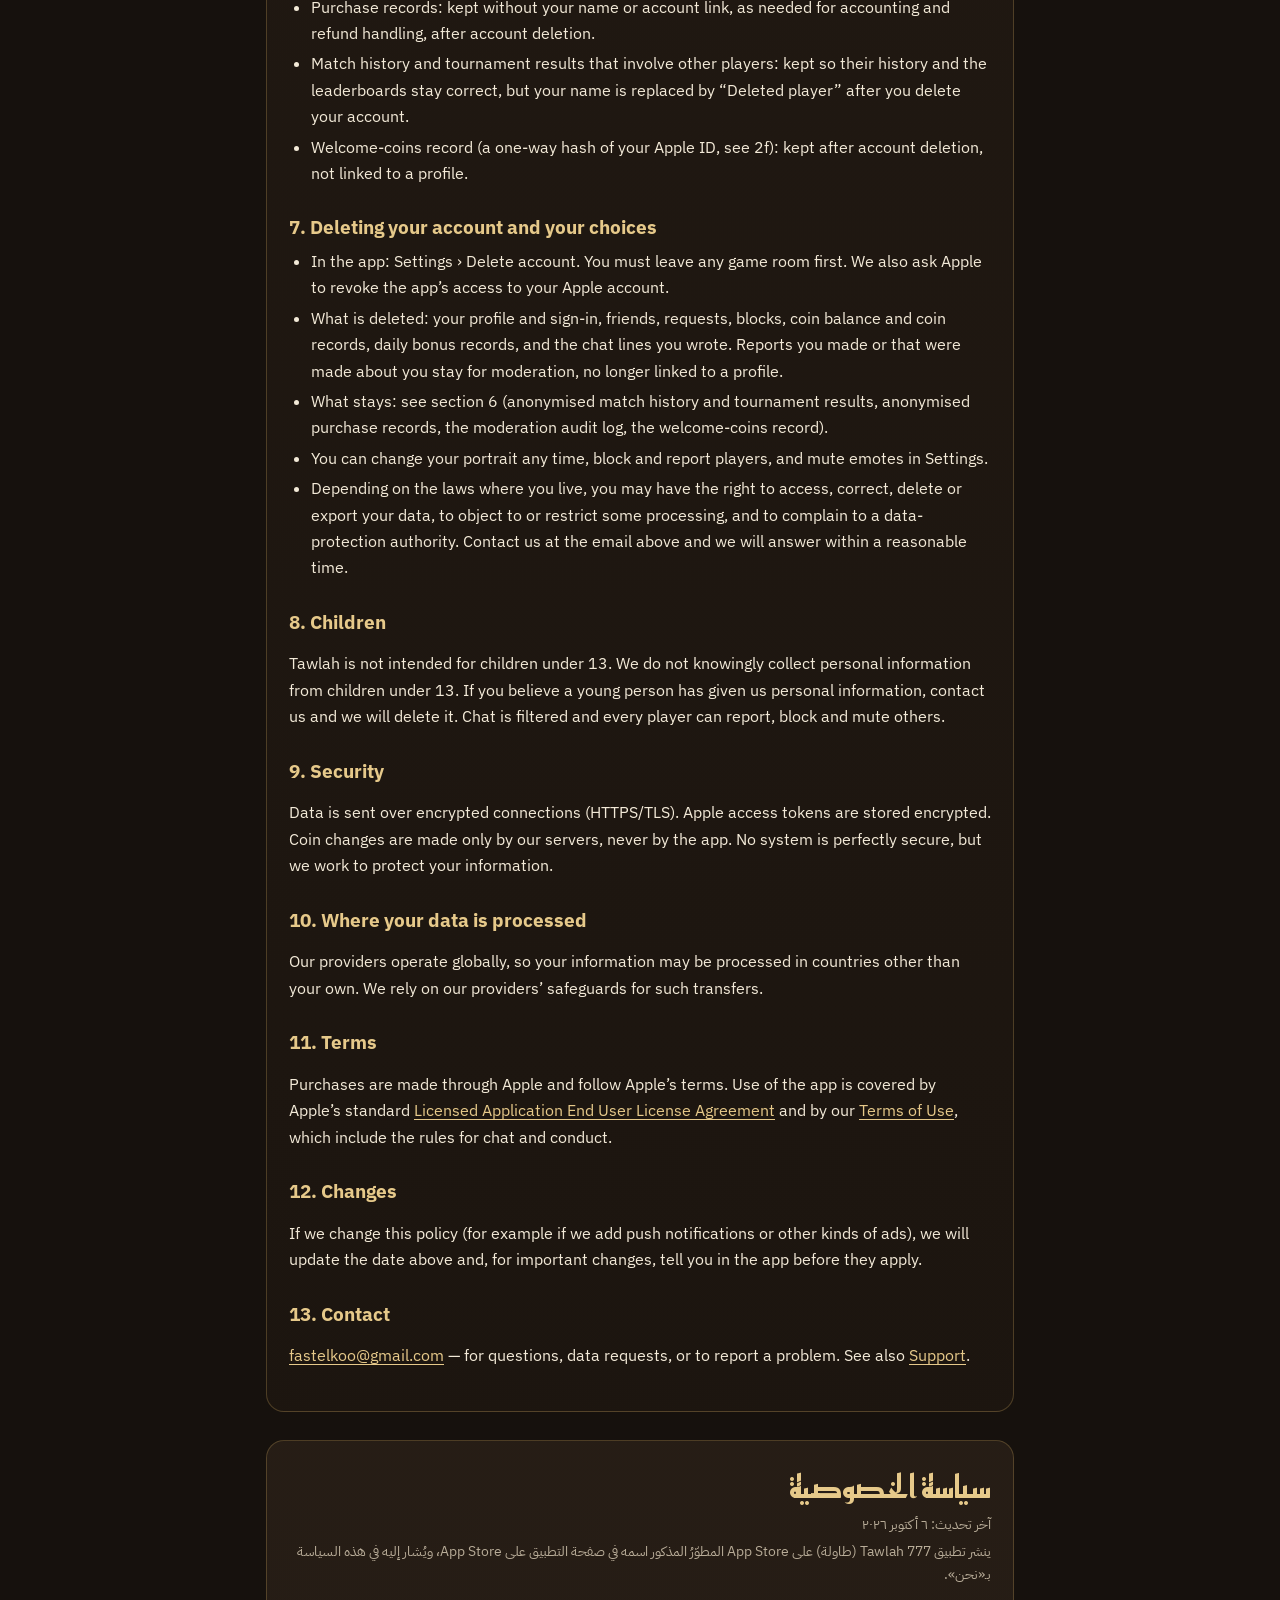
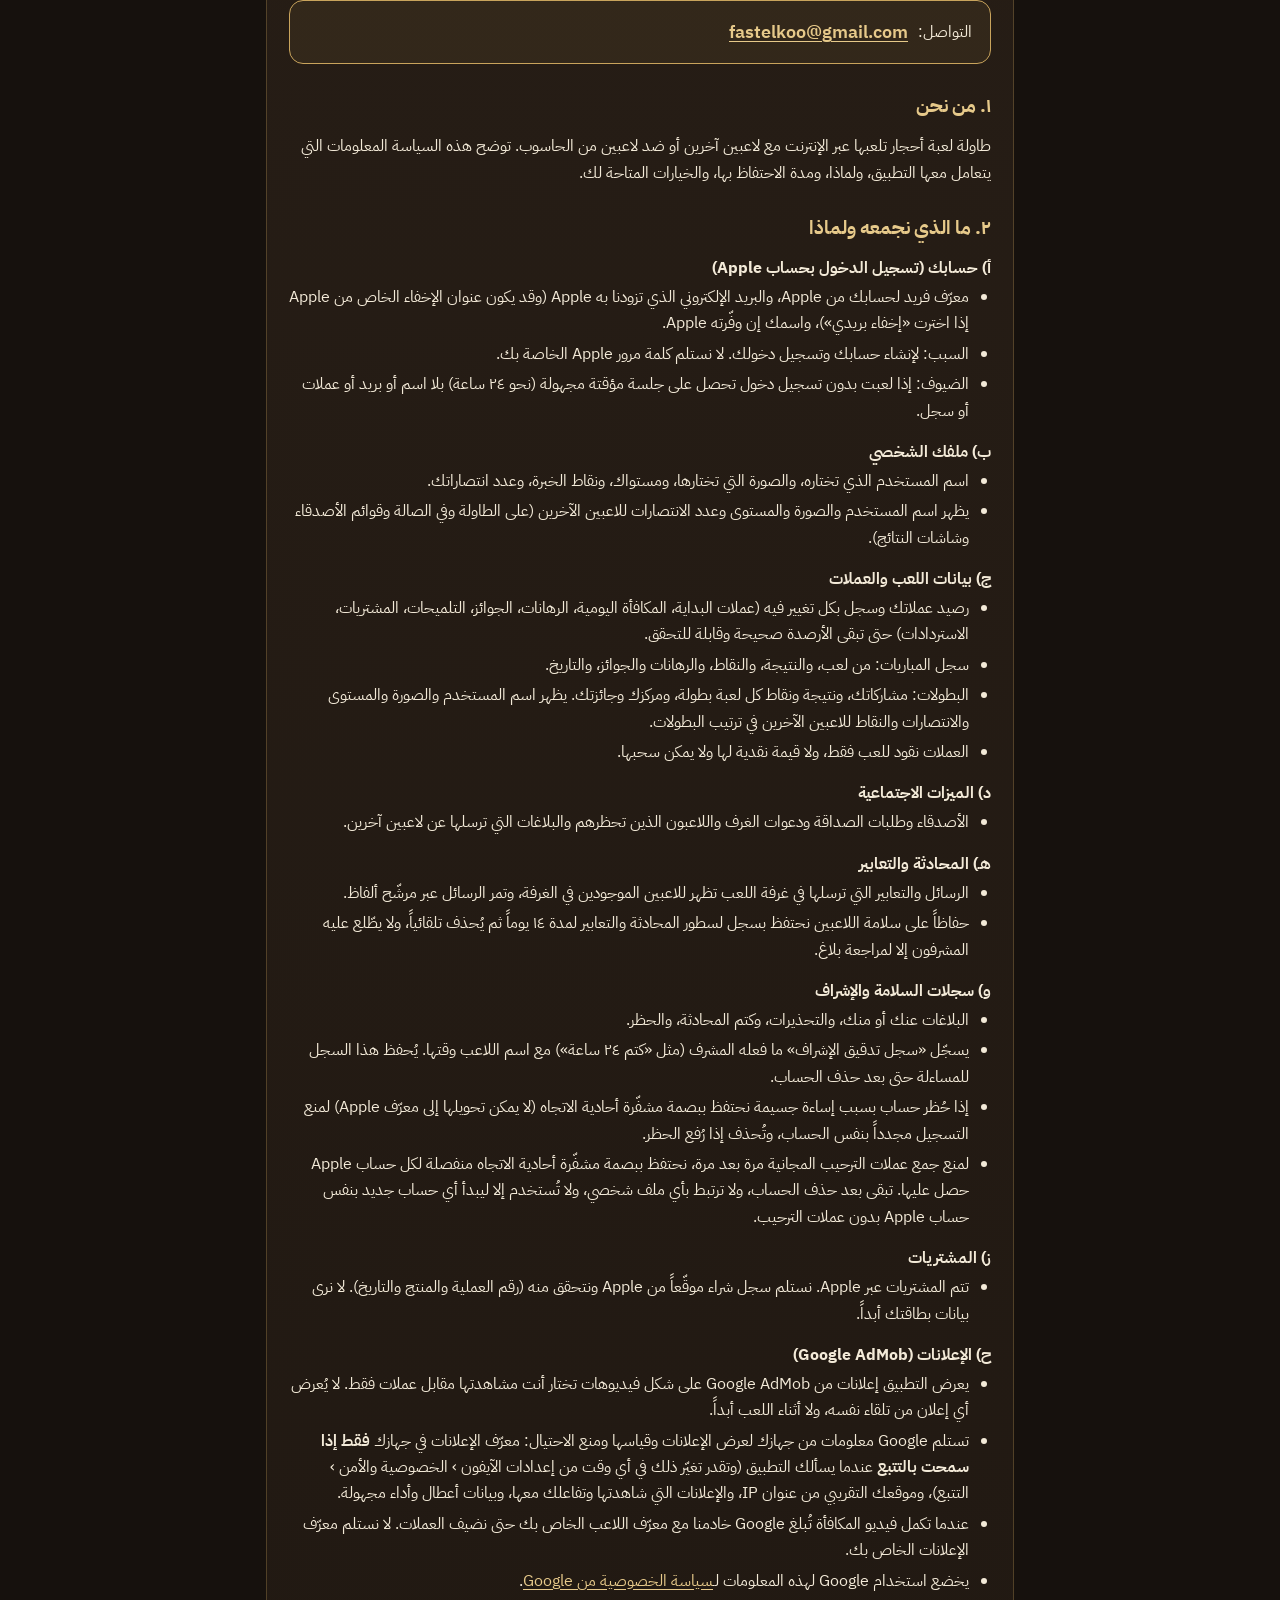
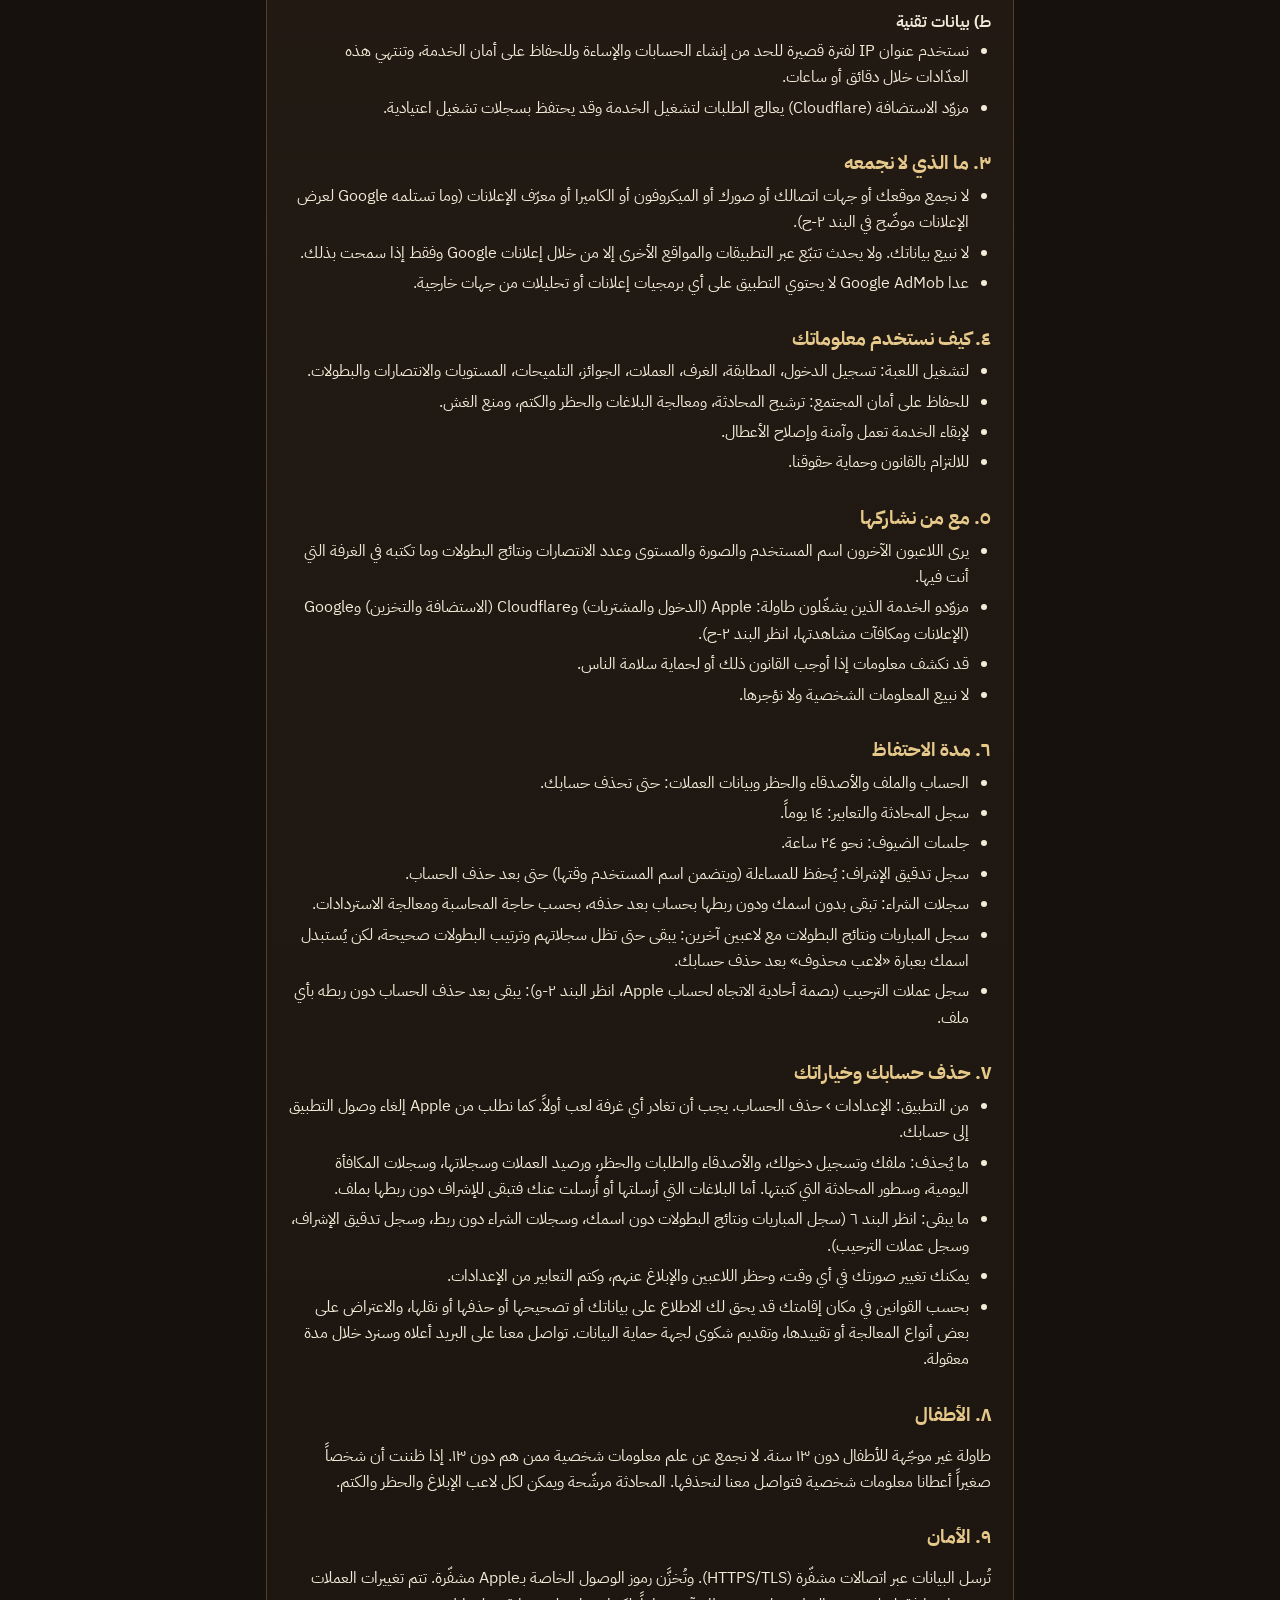
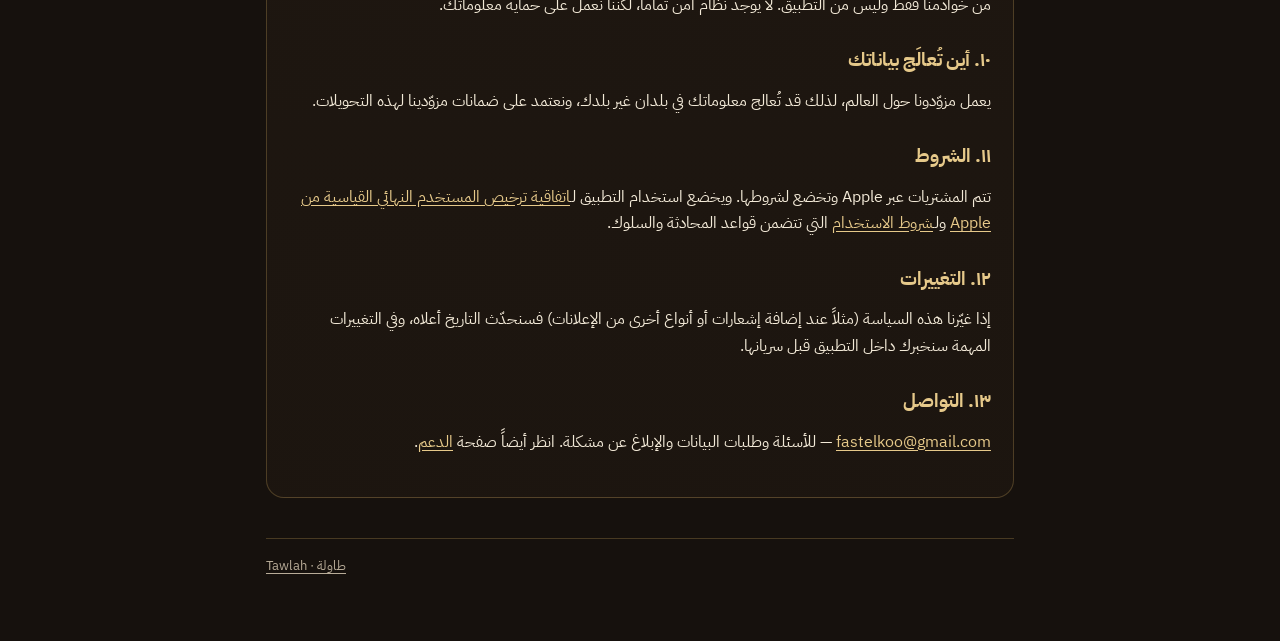
==== commit 3bd61777: "Age wording: players 13 and over; privacy: not intended for children under 13 (App Store rating is 4" ====
--- a/privacy/index.html
+++ b/privacy/index.html
@@ -119,7 +119,7 @@
       </ul>
 
       <h2>8. Children</h2>
-      <p>Tawlah is rated 18+ on the App Store and is not intended for anyone under 18. We do not knowingly collect personal information from people under 18. If you believe a young person has given us personal information, contact us and we will delete it. Chat is filtered and every player can report, block and mute others.</p>
+      <p>Tawlah is not intended for children under 13. We do not knowingly collect personal information from children under 13. If you believe a young person has given us personal information, contact us and we will delete it. Chat is filtered and every player can report, block and mute others.</p>
 
       <h2>9. Security</h2>
       <p>Data is sent over encrypted connections (HTTPS/TLS). Apple access tokens are stored encrypted. Coin changes are made only by our servers, never by the app. No system is perfectly secure, but we work to protect your information.</p>
@@ -239,7 +239,7 @@
       </ul>
 
       <h2>٨. الأطفال</h2>
-      <p>تصنيف طاولة على <bdi>App Store</bdi> هو <bdi>18+</bdi> وهي غير موجّهة لمن هم دون ١٨ سنة. لا نجمع عن علم معلومات شخصية ممن هم دون ١٨. إذا ظننت أن شخصاً صغيراً أعطانا معلومات شخصية فتواصل معنا لنحذفها. المحادثة مرشّحة ويمكن لكل لاعب الإبلاغ والحظر والكتم.</p>
+      <p>طاولة غير موجّهة للأطفال دون ١٣ سنة. لا نجمع عن علم معلومات شخصية ممن هم دون ١٣. إذا ظننت أن شخصاً صغيراً أعطانا معلومات شخصية فتواصل معنا لنحذفها. المحادثة مرشّحة ويمكن لكل لاعب الإبلاغ والحظر والكتم.</p>
 
       <h2>٩. الأمان</h2>
       <p>تُرسل البيانات عبر اتصالات مشفّرة (<bdi>HTTPS/TLS</bdi>). وتُخزَّن رموز الوصول الخاصة بـ<bdi>Apple</bdi> مشفّرة. تتم تغييرات العملات من خوادمنا فقط وليس من التطبيق. لا يوجد نظام آمن تماماً، لكننا نعمل على حماية معلوماتك.</p>
